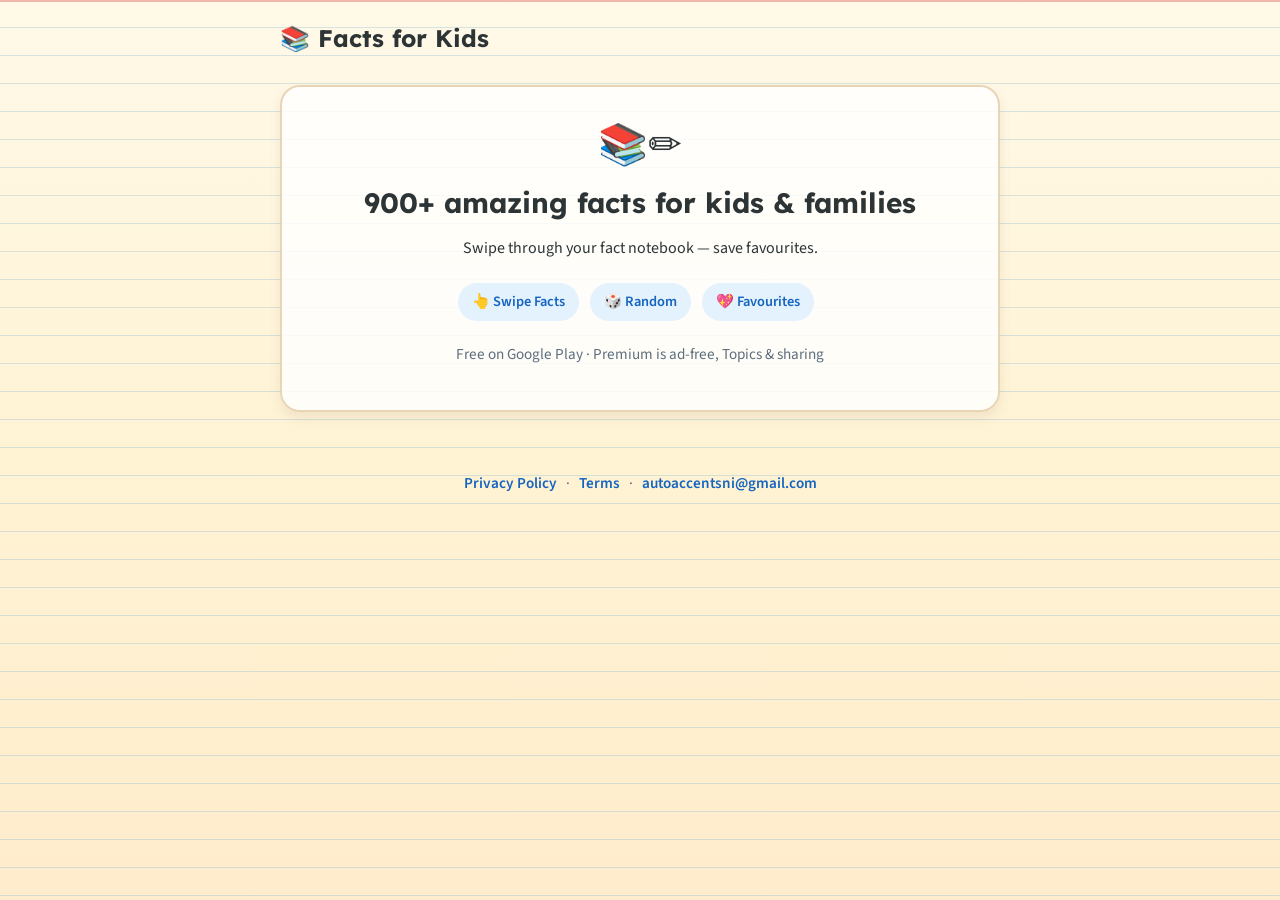
==== index.html @ 698780ee "Facts for Kids website: home, privacy, and terms" ====
<!DOCTYPE html>
<html lang="en-GB">
<head>
  <meta charset="UTF-8">
  <meta name="viewport" content="width=device-width, initial-scale=1.0">
  <title>Facts for Kids — Fun facts on your phone</title>
  <link rel="stylesheet" href="css/style.css">
</head>
<body>
  <header class="site-header">
    <div class="container"><a class="brand" href="index.html">📚 Facts for Kids</a></div>
  </header>
  <main class="container">
    <div class="hero-card">
      <div class="hero-emoji">📚✏️</div>
      <h1>900+ amazing facts for kids &amp; families</h1>
      <p>Swipe through your fact notebook — save favourites.</p>
      <p>
        <span class="menu-pill">👆 Swipe Facts</span>
        <span class="menu-pill">🎲 Random</span>
        <span class="menu-pill">💖 Favourites</span>
      </p>
      <p style="margin-top:16px;color:var(--body);font-size:0.95rem;">
        Free on Google Play · Premium is ad-free, Topics &amp; sharing
      </p>
    </div>
  </main>
  <footer class="site-footer">
    <div class="container">
      <a href="privacy.html">Privacy Policy</a> ·
      <a href="terms.html">Terms</a> ·
      <a href="mailto:autoaccentsni@gmail.com">autoaccentsni@gmail.com</a>
    </div>
  </footer>
</body>
</html>
---- css/style.css ----
@import url('https://fonts.googleapis.com/css2?family=Lexend:wght@600;700&family=Source+Sans+3:wght@400;600&display=swap');

:root {
  --paper-top: #fff9e8;
  --paper-mid: #fff3d4;
  --paper-bottom: #ffeccc;
  --ink: #2d3436;
  --body: #5d6d7e;
  --blue: #1565c0;
  --purple: #5c6bc0;
  --border: #e8d5b5;
  --line: rgba(126, 182, 212, 0.35);
  --margin-red: rgba(229, 115, 115, 0.55);
}

* { box-sizing: border-box; }

body {
  margin: 0;
  font-family: 'Source Sans 3', system-ui, sans-serif;
  color: var(--ink);
  line-height: 1.55;
  background: linear-gradient(180deg, var(--paper-top), var(--paper-mid), var(--paper-bottom));
  min-height: 100vh;
}

body::before {
  content: '';
  position: fixed;
  inset: 0;
  pointer-events: none;
  background-image:
    linear-gradient(var(--margin-red) 2px, transparent 2px),
    repeating-linear-gradient(
      transparent,
      transparent 27px,
      var(--line) 27px,
      var(--line) 28px
    );
  background-size: 100% 100%, 100% 28px;
  background-position: 56px 0, 0 56px;
  opacity: 0.9;
  z-index: 0;
}

a { color: var(--blue); text-decoration: none; font-weight: 600; }
a:hover { text-decoration: underline; }

.container {
  width: min(720px, calc(100% - 32px));
  margin: 0 auto;
  position: relative;
  z-index: 1;
}

.site-header {
  padding: 20px 0 12px;
}

.brand {
  font-family: 'Lexend', sans-serif;
  font-size: 1.5rem;
  font-weight: 700;
  color: var(--ink);
}

.hero-card {
  background: rgba(255, 255, 255, 0.82);
  border: 2px solid var(--border);
  border-radius: 20px;
  padding: 28px 24px;
  box-shadow: 0 6px 12px rgba(141, 110, 99, 0.12);
  margin: 16px 0 32px;
  text-align: center;
}

.hero-emoji { font-size: 2.5rem; margin-bottom: 8px; }

h1, h2 {
  font-family: 'Lexend', sans-serif;
  color: var(--ink);
  line-height: 1.25;
}

h1 { font-size: 1.75rem; margin: 0 0 12px; }
h2 { font-size: 1.2rem; margin: 28px 0 10px; color: var(--purple); }

.menu-pill {
  display: inline-block;
  margin: 6px 8px 6px 0;
  padding: 8px 14px;
  border-radius: 999px;
  font-size: 0.9rem;
  font-weight: 600;
  background: #e3f2fd;
  color: var(--blue);
}

.legal-page { padding: 24px 0 48px; }

.legal-card {
  background: rgba(255, 255, 255, 0.9);
  border: 2px solid var(--border);
  border-radius: 20px;
  padding: 28px 24px;
  margin-top: 12px;
}

.legal-card p, .legal-card li { color: var(--body); font-size: 1rem; }
.legal-card ul { padding-left: 1.25rem; }

.site-footer {
  padding: 28px 0 40px;
  text-align: center;
  color: var(--body);
  font-size: 0.95rem;
}

.site-footer a { margin: 0 6px; }
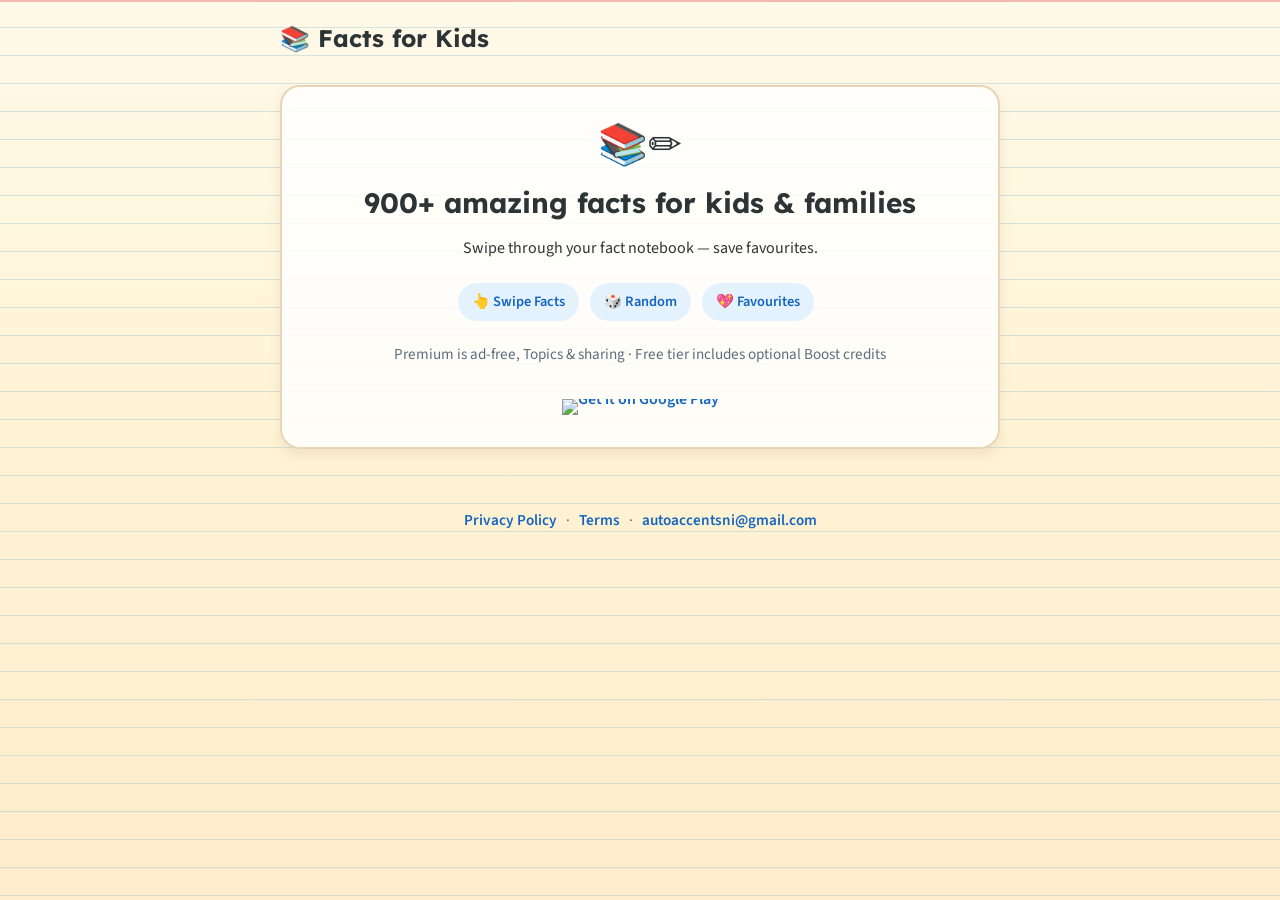
==== commit cb755fd1: "Sync privacy and terms from facts_kids website" ====
--- a/index.html
+++ b/index.html
@@ -20,8 +20,24 @@
         <span class="menu-pill">🎲 Random</span>
         <span class="menu-pill">💖 Favourites</span>
       </p>
-      <p style="margin-top:16px;color:var(--body);font-size:0.95rem;">
-        Free on Google Play · Premium is ad-free, Topics &amp; sharing
+      <p class="hero-sub">Premium is ad-free, Topics &amp; sharing · Free tier includes optional Boost credits</p>
+      <p class="play-store-wrap">
+        <a
+          class="play-store-link"
+          href="https://play.google.com/store/apps/details?id=com.luckytools.facts_kids"
+          rel="noopener noreferrer"
+          target="_blank"
+          aria-label="Get Facts for Kids on Google Play"
+        >
+          <img
+            class="play-store-badge"
+            src="https://play.google.com/intl/en_us/badges/static/images/badges/en_badge_web_generic.png"
+            alt="Get it on Google Play"
+            width="250"
+            height="75"
+            loading="lazy"
+          />
+        </a>
       </p>
     </div>
   </main>
--- a/css/style.css
+++ b/css/style.css
@@ -85,6 +85,35 @@
 h1 { font-size: 1.75rem; margin: 0 0 12px; }
 h2 { font-size: 1.2rem; margin: 28px 0 10px; color: var(--purple); }
 
+.hero-sub {
+  margin-top: 16px;
+  color: var(--body);
+  font-size: 0.95rem;
+}
+
+.play-store-wrap {
+  margin: 20px 0 4px;
+}
+
+.play-store-link {
+  display: inline-block;
+  line-height: 0;
+  border-radius: 8px;
+  transition: transform 0.15s ease, box-shadow 0.15s ease;
+}
+
+.play-store-link:hover {
+  text-decoration: none;
+  transform: translateY(-2px);
+  box-shadow: 0 6px 16px rgba(21, 101, 192, 0.2);
+}
+
+.play-store-badge {
+  height: auto;
+  max-width: min(250px, 85vw);
+  width: 250px;
+}
+
 .menu-pill {
   display: inline-block;
   margin: 6px 8px 6px 0;
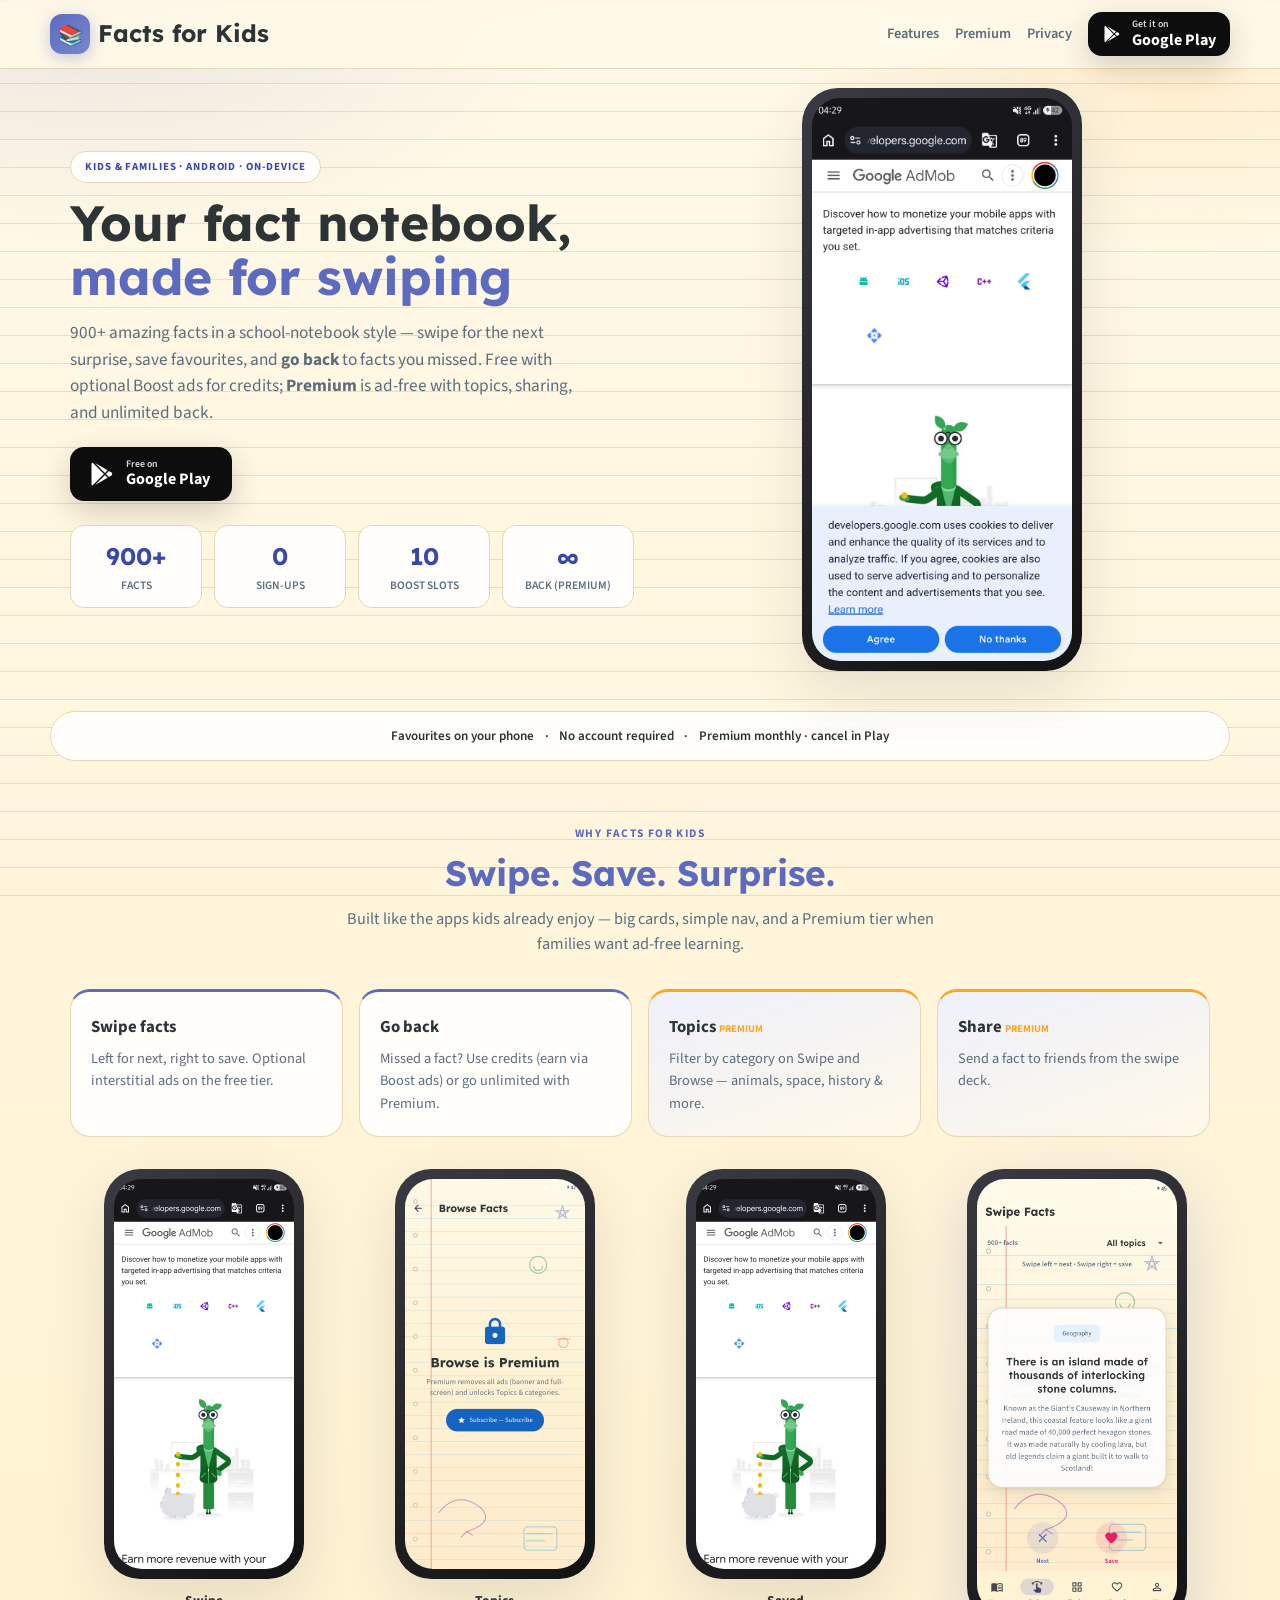
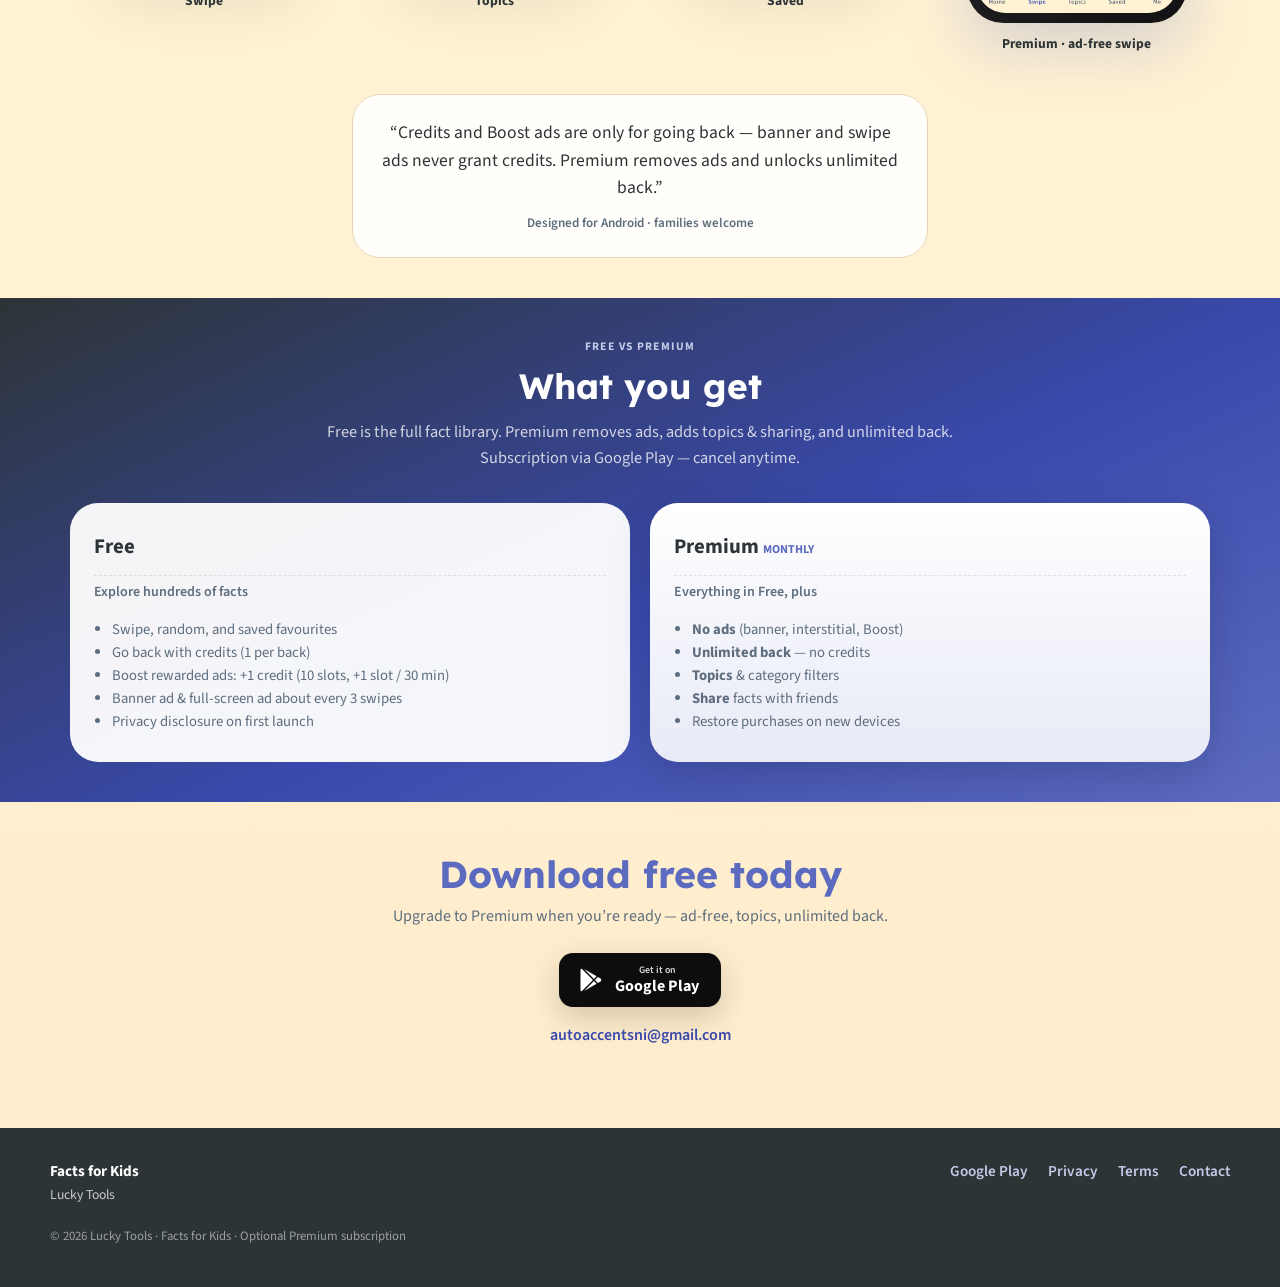
==== commit 8ccd38ab: "Landing page with screenshots (Daily Affirmation style)" ====
--- a/index.html
+++ b/index.html
@@ -1,52 +1,209 @@
 <!DOCTYPE html>
 <html lang="en-GB">
 <head>
-  <meta charset="UTF-8">
-  <meta name="viewport" content="width=device-width, initial-scale=1.0">
-  <title>Facts for Kids — Fun facts on your phone</title>
-  <link rel="stylesheet" href="css/style.css">
+  <meta charset="UTF-8" />
+  <meta name="viewport" content="width=device-width, initial-scale=1.0" />
+  <title>Facts for Kids — Swipe, save &amp; learn</title>
+  <meta name="description" content="900+ kid-friendly facts on your phone. Swipe, favourites, Boost credits to go back, Premium ad-free with topics &amp; sharing. Android on Google Play." />
+  <meta property="og:title" content="Facts for Kids" />
+  <meta property="og:description" content="A school-notebook fact deck for kids and families." />
+  <meta property="og:url" content="https://13ond21.github.io/facts-kids-website/" />
+  <meta name="theme-color" content="#5c6bc0" />
+  <link rel="stylesheet" href="css/style.css" />
 </head>
-<body>
-  <header class="site-header">
-    <div class="container"><a class="brand" href="index.html">📚 Facts for Kids</a></div>
+<body class="landing landing-compact">
+  <div class="page-bg" aria-hidden="true"></div>
+
+  <header class="site-header" id="header">
+    <div class="site-header-inner">
+      <a class="brand" href="index.html">
+        <span class="brand-mark" aria-hidden="true">📚</span>
+        Facts for Kids
+      </a>
+      <nav>
+        <a href="#experience">Features</a>
+        <a href="#premium">Premium</a>
+        <a href="privacy.html">Privacy</a>
+        <a class="play-badge nav-play" href="https://play.google.com/store/apps/details?id=com.luckytools.facts_kids" target="_blank" rel="noopener noreferrer" aria-label="Get Facts for Kids on Google Play">
+          <svg width="20" height="20" viewBox="0 0 24 24" fill="currentColor" aria-hidden="true"><path d="M3 20.5V3.5C3 2.91 3.34 2.39 3.84 2.15L13.69 12L3.84 21.85C3.34 21.6 3 21.09 3 20.5ZM16.81 15.12L6.05 21.34L14.54 12.85L16.81 15.12ZM20.16 10.81C20.5 11.08 20.75 11.5 20.75 12C20.75 12.5 20.53 12.9 20.18 13.18L17.89 14.5L15.39 12L17.89 9.5L20.16 10.81ZM6.05 2.66L16.81 8.88L14.54 11.15L6.05 2.66Z"/></svg>
+          <span class="play-badge-text"><small>Get it on</small><strong>Google Play</strong></span>
+        </a>
+      </nav>
+    </div>
   </header>
-  <main class="container">
-    <div class="hero-card">
-      <div class="hero-emoji">📚✏️</div>
-      <h1>900+ amazing facts for kids &amp; families</h1>
-      <p>Swipe through your fact notebook — save favourites.</p>
-      <p>
-        <span class="menu-pill">👆 Swipe Facts</span>
-        <span class="menu-pill">🎲 Random</span>
-        <span class="menu-pill">💖 Favourites</span>
-      </p>
-      <p class="hero-sub">Premium is ad-free, Topics &amp; sharing · Free tier includes optional Boost credits</p>
-      <p class="play-store-wrap">
-        <a
-          class="play-store-link"
-          href="https://play.google.com/store/apps/details?id=com.luckytools.facts_kids"
-          rel="noopener noreferrer"
-          target="_blank"
-          aria-label="Get Facts for Kids on Google Play"
-        >
-          <img
-            class="play-store-badge"
-            src="https://play.google.com/intl/en_us/badges/static/images/badges/en_badge_web_generic.png"
-            alt="Get it on Google Play"
-            width="250"
-            height="75"
-            loading="lazy"
-          />
+
+  <main>
+    <section class="lc-hero" id="top">
+      <div class="lc-wrap lc-hero-grid">
+        <div class="lc-hero-copy">
+          <p class="lc-badge">Kids &amp; families · Android · On-device</p>
+          <h1>Your fact notebook, <em>made for swiping</em></h1>
+          <p class="lc-lead">900+ amazing facts in a school-notebook style — swipe for the next surprise, save favourites, and <strong>go back</strong> to facts you missed. Free with optional Boost ads for credits; <strong>Premium</strong> is ad-free with topics, sharing, and unlimited back.</p>
+          <div class="lc-hero-cta">
+            <a class="play-badge play-badge-lg" href="https://play.google.com/store/apps/details?id=com.luckytools.facts_kids" target="_blank" rel="noopener noreferrer">
+              <svg width="28" height="28" viewBox="0 0 24 24" fill="currentColor" aria-hidden="true"><path d="M3 20.5V3.5C3 2.91 3.34 2.39 3.84 2.15L13.69 12L3.84 21.85C3.34 21.6 3 21.09 3 20.5ZM16.81 15.12L6.05 21.34L14.54 12.85L16.81 15.12ZM20.16 10.81C20.5 11.08 20.75 11.5 20.75 12C20.75 12.5 20.53 12.9 20.18 13.18L17.89 14.5L15.39 12L17.89 9.5L20.16 10.81ZM6.05 2.66L16.81 8.88L14.54 11.15L6.05 2.66Z"/></svg>
+              <span class="play-badge-text"><small>Free on</small><strong>Google Play</strong></span>
+            </a>
+          </div>
+          <dl class="lc-stats">
+            <div><dt>900+</dt><dd>facts</dd></div>
+            <div><dt>0</dt><dd>sign-ups</dd></div>
+            <div><dt>10</dt><dd>boost slots</dd></div>
+            <div><dt>∞</dt><dd>back (Premium)</dd></div>
+          </dl>
+        </div>
+        <div class="lc-hero-phone">
+          <div class="shot-device shot-device-hero">
+            <div class="shot-viewport shot-viewport-hero">
+              <img src="screenshots/01-home.png" alt="Facts for Kids home screen with notebook menu" width="1080" height="2400" loading="eager" />
+            </div>
+          </div>
+        </div>
+      </div>
+    </section>
+
+    <section class="lc-proof">
+      <div class="lc-wrap lc-proof-inner">
+        <span>Favourites on your phone</span>
+        <span>·</span>
+        <span>No account required</span>
+        <span>·</span>
+        <span>Premium monthly · cancel in Play</span>
+      </div>
+    </section>
+
+    <section class="lc-section" id="experience">
+      <div class="lc-wrap">
+        <header class="lc-section-head">
+          <p class="lc-kicker">Why Facts for Kids</p>
+          <h2 class="lc-h2">Swipe. Save. Surprise.</h2>
+          <p class="lc-sub">Built like the apps kids already enjoy — big cards, simple nav, and a Premium tier when families want ad-free learning.</p>
+        </header>
+
+        <div class="lc-cards">
+          <article class="lc-card">
+            <h3>Swipe facts</h3>
+            <p>Left for next, right to save. Optional interstitial ads on the free tier.</p>
+          </article>
+          <article class="lc-card">
+            <h3>Go back</h3>
+            <p>Missed a fact? Use credits (earn via Boost ads) or go unlimited with Premium.</p>
+          </article>
+          <article class="lc-card lc-card-accent">
+            <h3>Topics <span class="lc-tag">Premium</span></h3>
+            <p>Filter by category on Swipe and Browse — animals, space, history &amp; more.</p>
+          </article>
+          <article class="lc-card lc-card-accent">
+            <h3>Share <span class="lc-tag">Premium</span></h3>
+            <p>Send a fact to friends from the swipe deck.</p>
+          </article>
+        </div>
+
+        <div class="lc-shots">
+          <figure class="lc-shot">
+            <div class="shot-device shot-device-sm">
+              <div class="shot-viewport shot-viewport-sm">
+                <img src="screenshots/02-swipe.png" alt="Swipe fact cards" width="1080" height="2400" loading="lazy" />
+              </div>
+            </div>
+            <figcaption>Swipe</figcaption>
+          </figure>
+          <figure class="lc-shot">
+            <div class="shot-device shot-device-sm">
+              <div class="shot-viewport shot-viewport-sm">
+                <img src="screenshots/03-topics.png" alt="Topics and categories" width="1080" height="2400" loading="lazy" />
+              </div>
+            </div>
+            <figcaption>Topics</figcaption>
+          </figure>
+          <figure class="lc-shot">
+            <div class="shot-device shot-device-sm">
+              <div class="shot-viewport shot-viewport-sm">
+                <img src="screenshots/04-saved.png" alt="Saved favourites library" width="1080" height="2400" loading="lazy" />
+              </div>
+            </div>
+            <figcaption>Saved</figcaption>
+          </figure>
+          <figure class="lc-shot lc-shot-featured">
+            <div class="shot-device shot-device-sm">
+              <div class="shot-viewport shot-viewport-sm">
+                <img src="screenshots/premium/05-premium-swipe.png" alt="Premium swipe without ads" width="1080" height="2400" loading="lazy" />
+              </div>
+            </div>
+            <figcaption>Premium · ad-free swipe</figcaption>
+          </figure>
+        </div>
+
+        <blockquote class="lc-quote">
+          <p>&ldquo;Credits and Boost ads are only for going back — banner and swipe ads never grant credits. Premium removes ads and unlocks unlimited back.&rdquo;</p>
+          <footer>Designed for Android · families welcome</footer>
+        </blockquote>
+      </div>
+    </section>
+
+    <section class="lc-section lc-premium" id="premium">
+      <div class="lc-wrap">
+        <header class="lc-section-head">
+          <p class="lc-kicker lc-kicker-light">Free vs Premium</p>
+          <h2 class="lc-h2 lc-h2-light">What you get</h2>
+          <p class="lc-sub lc-sub-light">Free is the full fact library. Premium removes ads, adds topics &amp; sharing, and unlimited back. Subscription via Google Play — cancel anytime.</p>
+        </header>
+        <div class="compare-grid lc-plans">
+          <div class="compare-col compare-free">
+            <h3>Free</h3>
+            <p class="lc-plan-tagline">Explore hundreds of facts</p>
+            <ul>
+              <li>Swipe, random, and saved favourites</li>
+              <li>Go back with credits (1 per back)</li>
+              <li>Boost rewarded ads: +1 credit (10 slots, +1 slot / 30 min)</li>
+              <li>Banner ad &amp; full-screen ad about every 3 swipes</li>
+              <li>Privacy disclosure on first launch</li>
+            </ul>
+          </div>
+          <div class="compare-col compare-premium">
+            <h3>Premium <span class="lc-plan-period">monthly</span></h3>
+            <p class="lc-plan-tagline">Everything in Free, plus</p>
+            <ul>
+              <li><strong>No ads</strong> (banner, interstitial, Boost)</li>
+              <li><strong>Unlimited back</strong> — no credits</li>
+              <li><strong>Topics</strong> &amp; category filters</li>
+              <li><strong>Share</strong> facts with friends</li>
+              <li>Restore purchases on new devices</li>
+            </ul>
+          </div>
+        </div>
+      </div>
+    </section>
+
+    <section class="lc-cta">
+      <div class="lc-wrap lc-cta-inner">
+        <h2 class="lc-cta-title">Download free today</h2>
+        <p class="lc-cta-sub">Upgrade to Premium when you&rsquo;re ready — ad-free, topics, unlimited back.</p>
+        <a class="play-badge play-badge-lg" href="https://play.google.com/store/apps/details?id=com.luckytools.facts_kids" target="_blank" rel="noopener noreferrer">
+          <svg width="28" height="28" viewBox="0 0 24 24" fill="currentColor"><path d="M3 20.5V3.5C3 2.91 3.34 2.39 3.84 2.15L13.69 12L3.84 21.85C3.34 21.6 3 21.09 3 20.5ZM16.81 15.12L6.05 21.34L14.54 12.85L16.81 15.12ZM20.16 10.81C20.5 11.08 20.75 11.5 20.75 12C20.75 12.5 20.53 12.9 20.18 13.18L17.89 14.5L15.39 12L17.89 9.5L20.16 10.81ZM6.05 2.66L16.81 8.88L14.54 11.15L6.05 2.66Z"/></svg>
+          <span class="play-badge-text"><small>Get it on</small><strong>Google Play</strong></span>
         </a>
-      </p>
-    </div>
+        <p class="lc-contact"><a href="mailto:autoaccentsni@gmail.com">autoaccentsni@gmail.com</a></p>
+      </div>
+    </section>
   </main>
+
   <footer class="site-footer">
-    <div class="container">
-      <a href="privacy.html">Privacy Policy</a> ·
-      <a href="terms.html">Terms</a> ·
-      <a href="mailto:autoaccentsni@gmail.com">autoaccentsni@gmail.com</a>
+    <div class="footer-inner">
+      <div>
+        <strong style="color:#fff">Facts for Kids</strong><br />
+        <span style="font-size:0.85rem">Lucky Tools</span>
+      </div>
+      <div class="footer-links">
+        <a href="https://play.google.com/store/apps/details?id=com.luckytools.facts_kids" target="_blank" rel="noopener noreferrer">Google Play</a>
+        <a href="privacy.html">Privacy</a>
+        <a href="terms.html">Terms</a>
+        <a href="mailto:autoaccentsni@gmail.com">Contact</a>
+      </div>
+      <p class="footer-copy">&copy; 2026 Lucky Tools · Facts for Kids · Optional Premium subscription</p>
     </div>
   </footer>
+
+  <script src="js/site.js"></script>
 </body>
 </html>
--- a/css/style.css
+++ b/css/style.css
@@ -145,4 +145,122 @@
   font-size: 0.95rem;
 }
 
-.site-footer a { margin: 0 6px; }+.site-footer a { margin: 0 6px; }
+
+/* —— Landing page (Daily Affirmation–style) —— */
+body.landing { overflow-x: hidden; }
+body.landing::before { z-index: -2; }
+.landing .page-bg {
+  position: fixed; inset: 0; z-index: -3; pointer-events: none;
+  background: radial-gradient(ellipse 70% 50% at 8% 0%, rgba(92,107,192,.12), transparent 55%),
+    radial-gradient(ellipse 60% 40% at 92% 8%, rgba(249,168,37,.12), transparent 50%);
+}
+.landing .site-header {
+  position: fixed; top: 0; left: 0; right: 0; z-index: 200;
+  padding: .75rem 1.25rem;
+  background: rgba(255,249,232,.92); backdrop-filter: blur(12px);
+  border-bottom: 1px solid var(--border);
+}
+.landing .site-header.is-scrolled { box-shadow: 0 4px 24px rgba(45,52,54,.08); }
+.landing .site-header-inner {
+  max-width: 1180px; margin: 0 auto;
+  display: flex; align-items: center; justify-content: space-between; gap: 1rem;
+}
+.landing .brand { display: flex; align-items: center; gap: .5rem; text-decoration: none; }
+.landing .brand-mark {
+  width: 40px; height: 40px; border-radius: 12px;
+  background: linear-gradient(135deg, var(--purple), #7986cb);
+  display: grid; place-items: center; font-size: 1.25rem;
+  box-shadow: 0 4px 16px rgba(92,107,192,.35);
+}
+.landing nav { display: flex; align-items: center; gap: .2rem 1rem; flex-wrap: wrap; }
+.landing nav a { color: var(--body); font-size: .9rem; }
+.landing nav a:hover { color: var(--purple); text-decoration: none; }
+.landing .play-badge {
+  display: inline-flex; align-items: center; gap: .65rem;
+  padding: .6rem 1.1rem .6rem .9rem; background: #0d0d0d; color: #fff;
+  text-decoration: none; border-radius: 14px;
+  box-shadow: 0 10px 32px rgba(0,0,0,.18);
+  transition: transform .2s, box-shadow .2s;
+}
+.landing .play-badge:hover { transform: translateY(-2px); color: #fff; text-decoration: none; }
+.landing .play-badge-lg { padding: .75rem 1.35rem .75rem 1.1rem; }
+.landing .play-badge-text { display: flex; flex-direction: column; line-height: 1.15; }
+.landing .play-badge-text small { font-size: .62rem; opacity: .85; }
+.landing .play-badge-text strong { font-size: 1rem; }
+.landing .nav-play { padding: .45rem .85rem !important; }
+@media (max-width:720px) { .landing nav a:not(.nav-play) { display: none; } }
+.lc-wrap { max-width: 1180px; margin: 0 auto; padding: 0 1.25rem; }
+.lc-hero { padding: 5.5rem 0 2rem; }
+.lc-hero-grid { display: grid; gap: 2rem; align-items: center; }
+@media (min-width:960px) { .lc-hero-grid { grid-template-columns: 1fr .95fr; gap: 2.5rem; } }
+.lc-badge {
+  display: inline-block; margin: 0 0 .75rem; padding: .4rem .9rem;
+  border-radius: 999px; background: rgba(255,255,255,.88); border: 1px solid var(--border);
+  font-size: .68rem; font-weight: 700; letter-spacing: .08em; text-transform: uppercase; color: #3949ab;
+}
+.lc-hero h1 { font-size: clamp(2rem, 5vw, 3.1rem); line-height: 1.1; margin: 0 0 1rem; }
+.lc-hero h1 em { font-style: normal; color: var(--purple); }
+.lc-lead { font-size: 1.08rem; color: var(--body); max-width: 32rem; margin: 0 0 1.25rem; }
+.lc-stats { display: grid; grid-template-columns: repeat(2,1fr); gap: .75rem; margin: 1.5rem 0 0; }
+@media (min-width:520px) { .lc-stats { grid-template-columns: repeat(4,1fr); } }
+.lc-stats div { text-align: center; padding: .75rem .5rem; background: rgba(255,255,255,.88); border: 1px solid var(--border); border-radius: 14px; }
+.lc-stats dt { font-family: Lexend, sans-serif; font-size: 1.5rem; font-weight: 700; color: #3949ab; margin: 0; }
+.lc-stats dd { margin: .15rem 0 0; font-size: .72rem; font-weight: 600; text-transform: uppercase; color: var(--body); }
+.shot-device { border-radius: 36px; padding: 10px; background: linear-gradient(145deg,#3a3a42,#121214); box-shadow: 0 20px 60px rgba(45,52,54,.12); margin: 0 auto; max-width: 280px; }
+.shot-viewport { border-radius: 28px; overflow: hidden; background: #fff; }
+.shot-viewport img { display: block; width: 100%; height: auto; }
+.shot-device-sm { max-width: 200px; }
+.lc-proof { padding: .5rem 0 1.5rem; }
+.lc-proof-inner {
+  display: flex; flex-wrap: wrap; justify-content: center; gap: .5rem .65rem;
+  padding: .85rem 1.25rem; border-radius: 28px; background: rgba(255,255,255,.88); border: 1px solid var(--border);
+  font-size: .82rem; font-weight: 600; color: var(--ink);
+}
+.lc-section { padding: 2.5rem 0; }
+.lc-section-head { text-align: center; max-width: 40rem; margin: 0 auto 2rem; }
+.lc-kicker { margin: 0 0 .5rem; font-size: .72rem; font-weight: 700; letter-spacing: .12em; text-transform: uppercase; color: var(--purple); }
+.lc-h2 { font-size: clamp(1.65rem, 3.5vw, 2.2rem); margin: 0 0 .75rem; }
+.lc-sub { margin: 0; color: var(--body); font-size: 1.02rem; }
+.lc-cards { display: grid; gap: 1rem; margin-bottom: 2rem; }
+@media (min-width:640px) { .lc-cards { grid-template-columns: repeat(2,1fr); } }
+@media (min-width:960px) { .lc-cards { grid-template-columns: repeat(4,1fr); } }
+.lc-card { background: rgba(255,255,255,.88); border: 1px solid var(--border); border-radius: 20px; padding: 1.35rem 1.25rem; border-top: 3px solid var(--purple); }
+.lc-card h3 { font-size: 1.05rem; margin: 0 0 .5rem; }
+.lc-card p { margin: 0; font-size: .9rem; color: var(--body); }
+.lc-card-accent { background: linear-gradient(160deg,#eef0fc,#fff9e8); border-top-color: #f9a825; }
+.lc-tag { font-size: .65rem; font-weight: 700; text-transform: uppercase; color: #f9a825; }
+.lc-shots { display: grid; gap: 1.5rem; justify-items: center; }
+@media (min-width:700px) { .lc-shots { grid-template-columns: repeat(2,1fr); } }
+@media (min-width:1000px) { .lc-shots { grid-template-columns: repeat(4,1fr); } }
+.lc-shot { margin: 0; text-align: center; }
+.lc-shot figcaption { margin-top: .65rem; font-size: .85rem; font-weight: 700; color: var(--ink); }
+.lc-shot-featured .shot-device-sm { max-width: 220px; box-shadow: 0 24px 64px rgba(92,107,192,.25); }
+.lc-quote { margin: 2.5rem auto 0; max-width: 36rem; padding: 1.5rem 1.75rem; border-radius: 28px; background: rgba(255,255,255,.88); border: 1px solid var(--border); text-align: center; }
+.lc-quote p { margin: 0; font-size: 1.1rem; color: var(--ink); }
+.lc-quote footer { margin-top: .75rem; font-size: .82rem; color: var(--body); font-weight: 600; }
+.lc-premium { background: linear-gradient(155deg,#2d3436 0%,#3949ab 55%,#5c6bc0 100%); color: #fff; }
+.lc-kicker-light { color: #c5cae9; }
+.lc-h2-light { color: #fff; }
+.lc-sub-light { color: rgba(255,255,255,.78); }
+.landing .compare-grid { display: grid; gap: 1.25rem; text-align: left; }
+@media (min-width:640px) { .landing .compare-grid { grid-template-columns: 1fr 1fr; } }
+.landing .compare-col { background: rgba(255,255,255,.95); border-radius: 28px; padding: 1.75rem 1.5rem; color: var(--ink); }
+.landing .compare-col h3 { font-size: 1.3rem; margin: 0 0 .35rem; padding-bottom: .75rem; border-bottom: 1px dashed rgba(45,52,54,.12); }
+.lc-plan-tagline { margin: 0 0 1rem; font-size: .88rem; color: var(--body); font-weight: 600; }
+.landing .compare-premium { background: linear-gradient(180deg,#fff,#e8eaf6); box-shadow: 0 12px 40px rgba(0,0,0,.15); }
+.landing .compare-col ul { margin: 0; padding-left: 1.15rem; font-size: .92rem; color: var(--body); line-height: 1.55; }
+.lc-plan-period { font-size: .75rem; font-weight: 700; text-transform: uppercase; color: var(--purple); }
+.lc-cta { padding: 3rem 0 4rem; text-align: center; }
+.lc-cta-title { font-size: clamp(1.75rem, 4vw, 2.35rem); margin: 0 0 .5rem; }
+.lc-cta-sub { color: var(--body); margin: 0 0 1.5rem; }
+.lc-contact a { color: #3949ab; font-weight: 600; }
+.landing .site-footer {
+  padding: 2rem 1.25rem 2.5rem; background: #2d3436; color: rgba(255,255,255,.75); text-align: left;
+}
+.landing .footer-inner { max-width: 1180px; margin: 0 auto; display: grid; gap: 1.25rem; }
+@media (min-width:640px) { .landing .footer-inner { grid-template-columns: 1fr auto; } }
+.landing .footer-links { display: flex; flex-wrap: wrap; gap: .75rem 1.25rem; }
+.landing .footer-links a { color: #c5cae9; margin: 0; }
+.landing .footer-links a:hover { color: #fff; }
+.landing .footer-copy { grid-column: 1 / -1; margin: 0; font-size: .8rem; opacity: .7; }
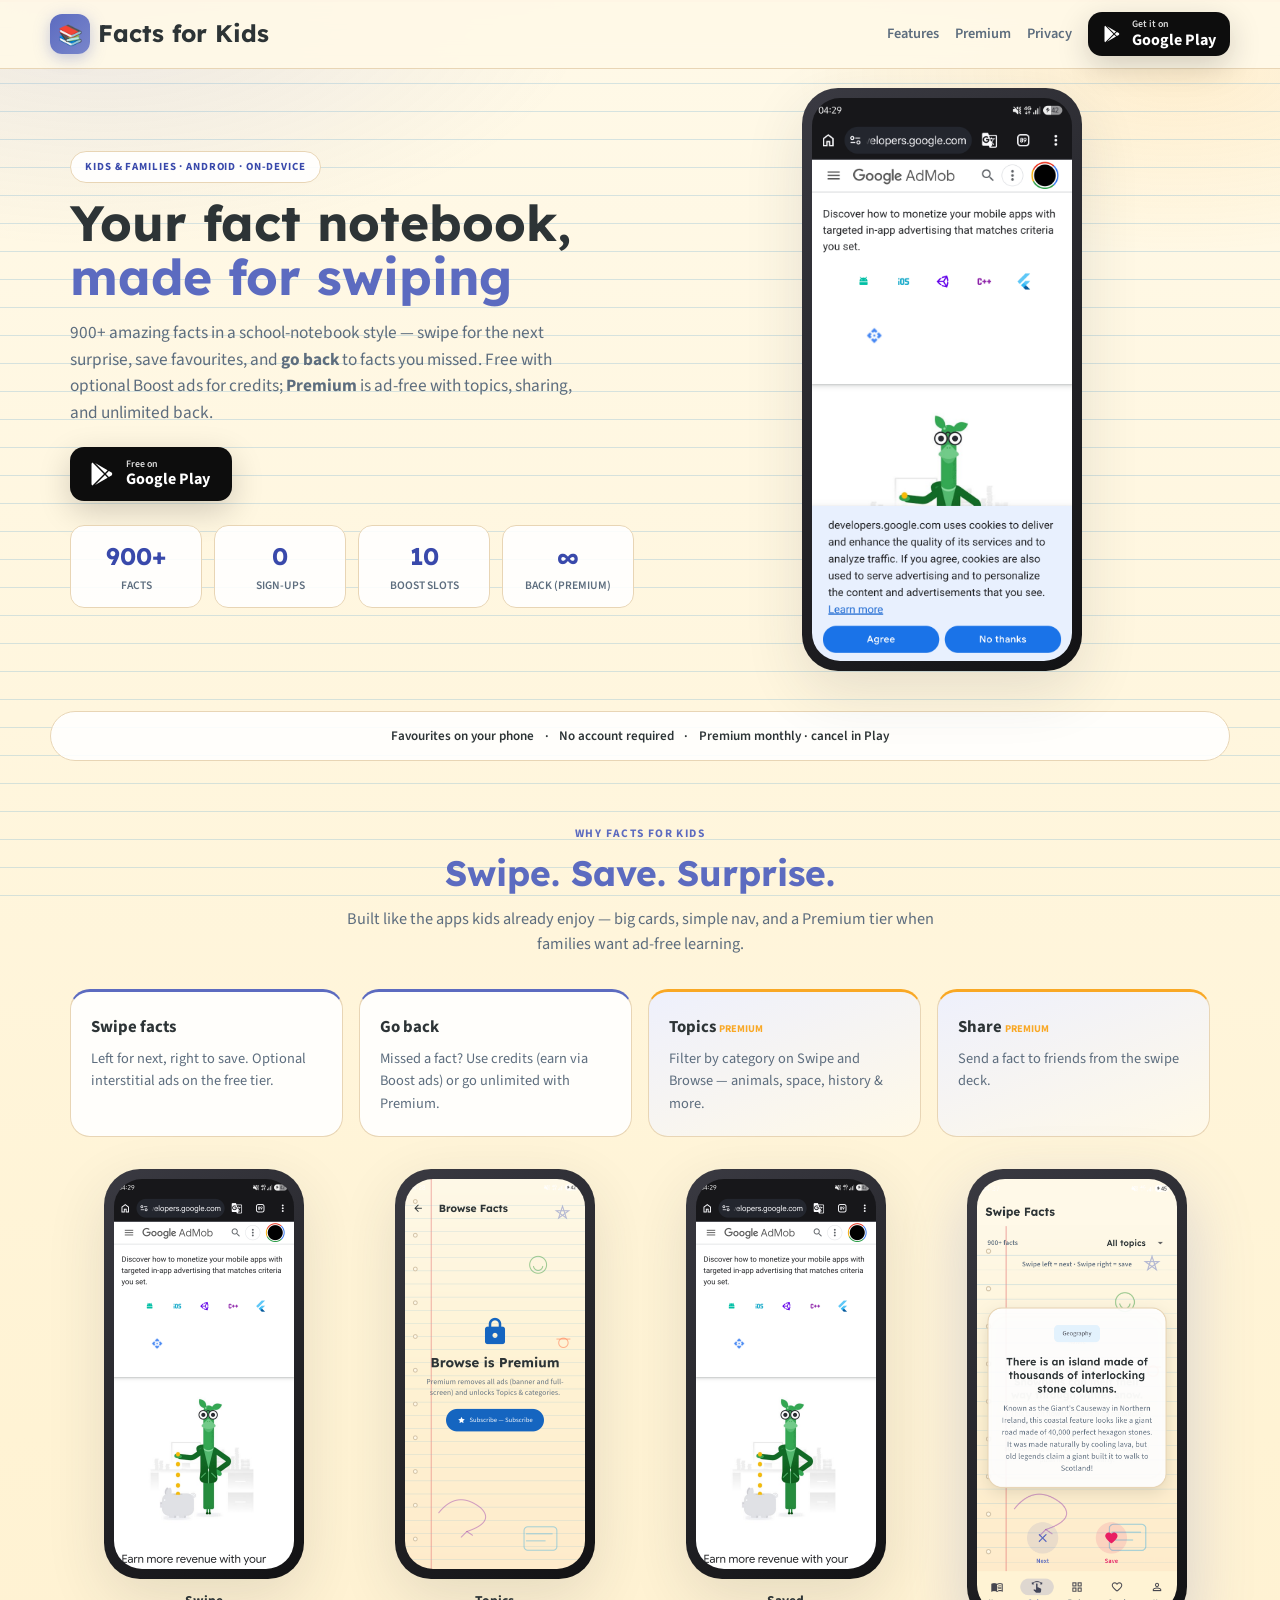
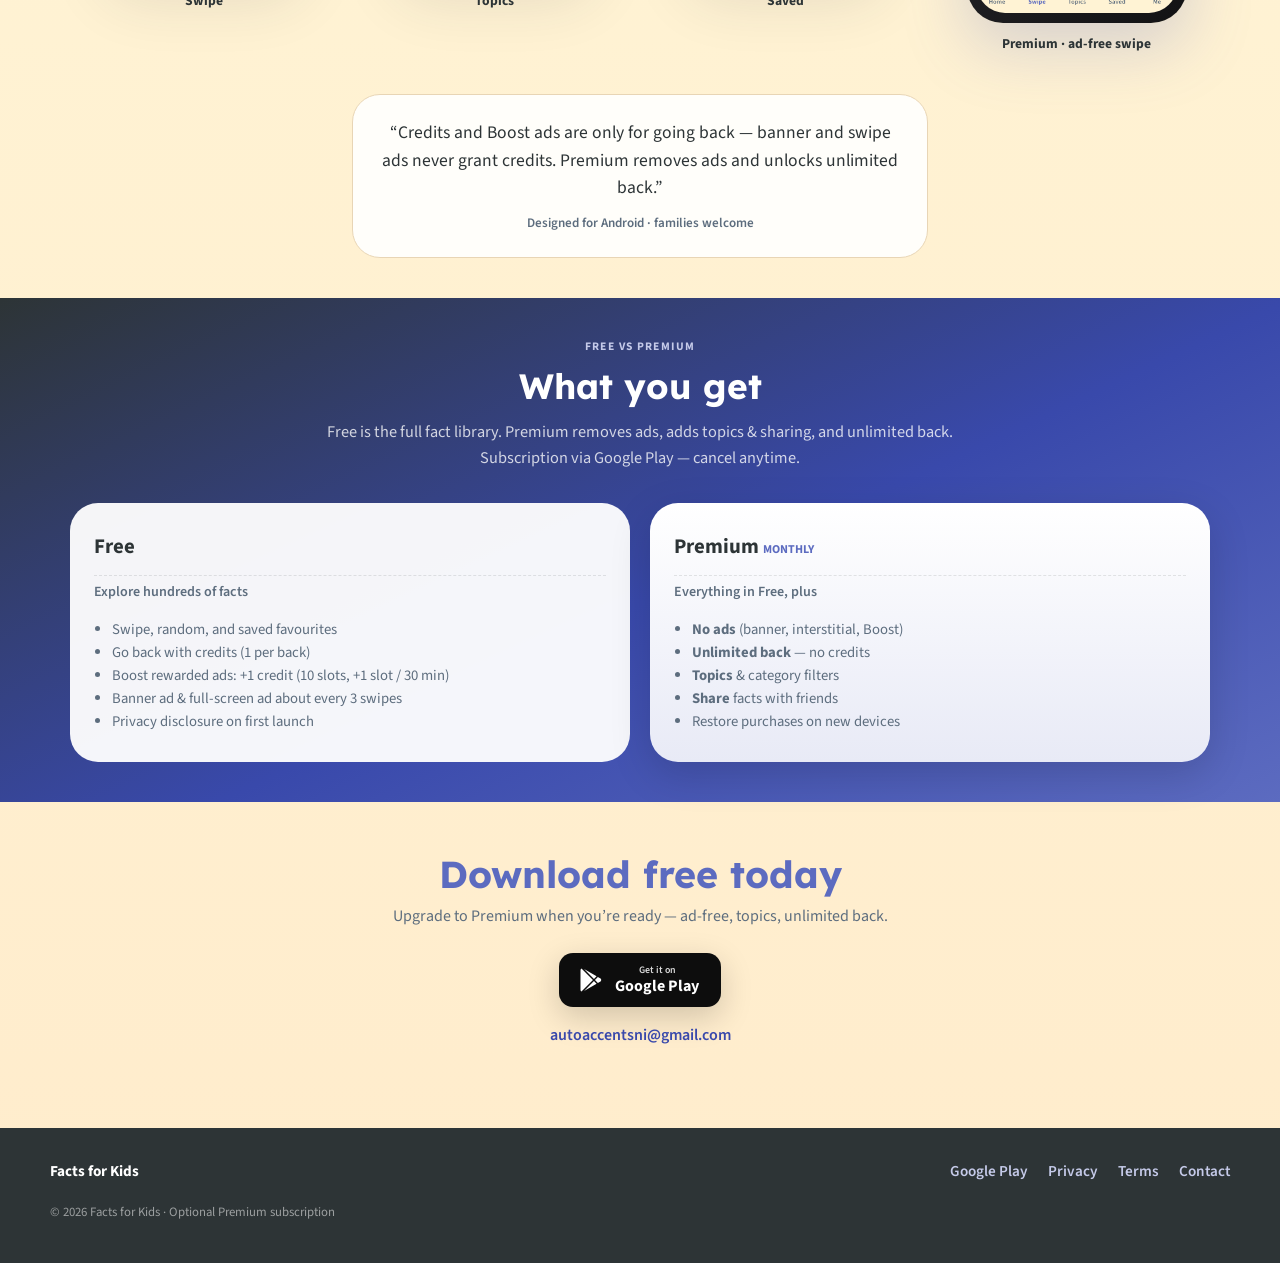
==== commit 11406a44: "Remove Lucky Tools branding from site and privacy" ====
--- a/index.html
+++ b/index.html
@@ -191,8 +191,7 @@
   <footer class="site-footer">
     <div class="footer-inner">
       <div>
-        <strong style="color:#fff">Facts for Kids</strong><br />
-        <span style="font-size:0.85rem">Lucky Tools</span>
+        <strong style="color:#fff">Facts for Kids</strong>
       </div>
       <div class="footer-links">
         <a href="https://play.google.com/store/apps/details?id=com.luckytools.facts_kids" target="_blank" rel="noopener noreferrer">Google Play</a>
@@ -200,7 +199,7 @@
         <a href="terms.html">Terms</a>
         <a href="mailto:autoaccentsni@gmail.com">Contact</a>
       </div>
-      <p class="footer-copy">&copy; 2026 Lucky Tools · Facts for Kids · Optional Premium subscription</p>
+      <p class="footer-copy">&copy; 2026 Facts for Kids · Optional Premium subscription</p>
     </div>
   </footer>
 
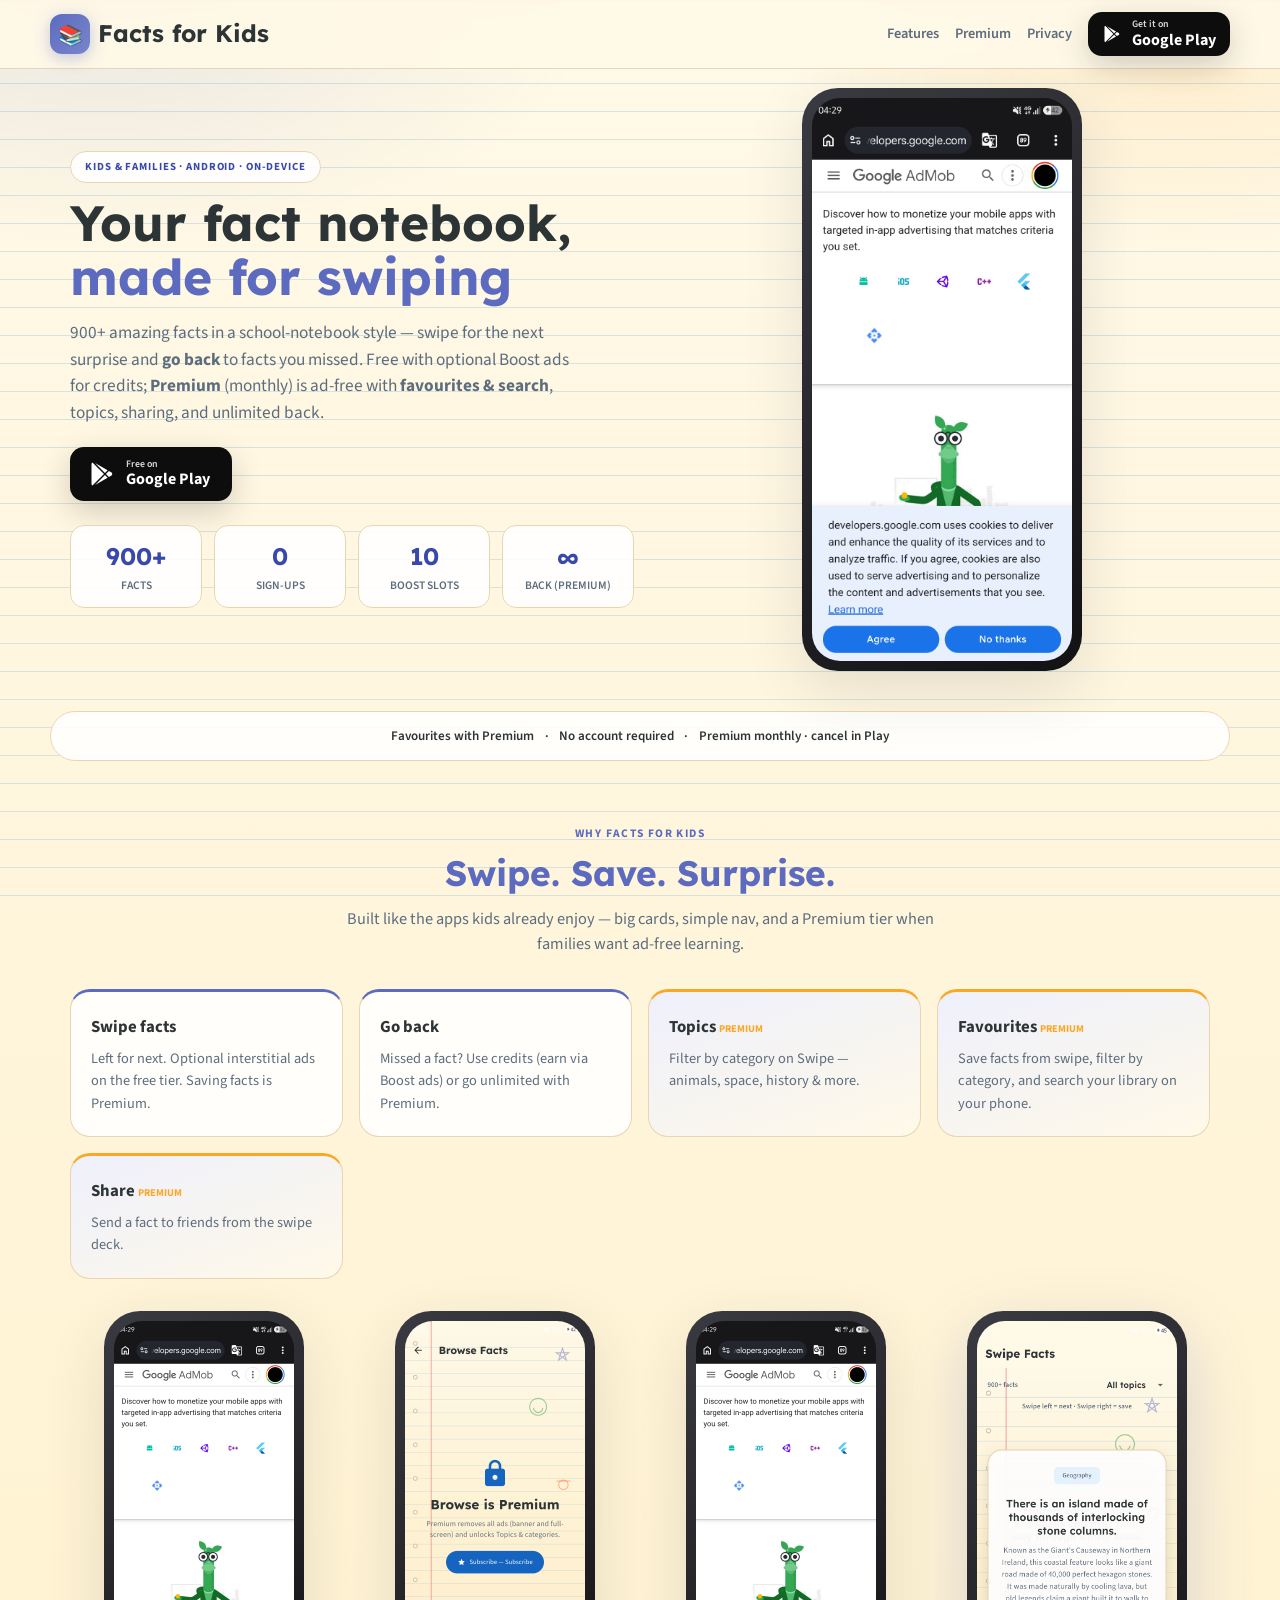
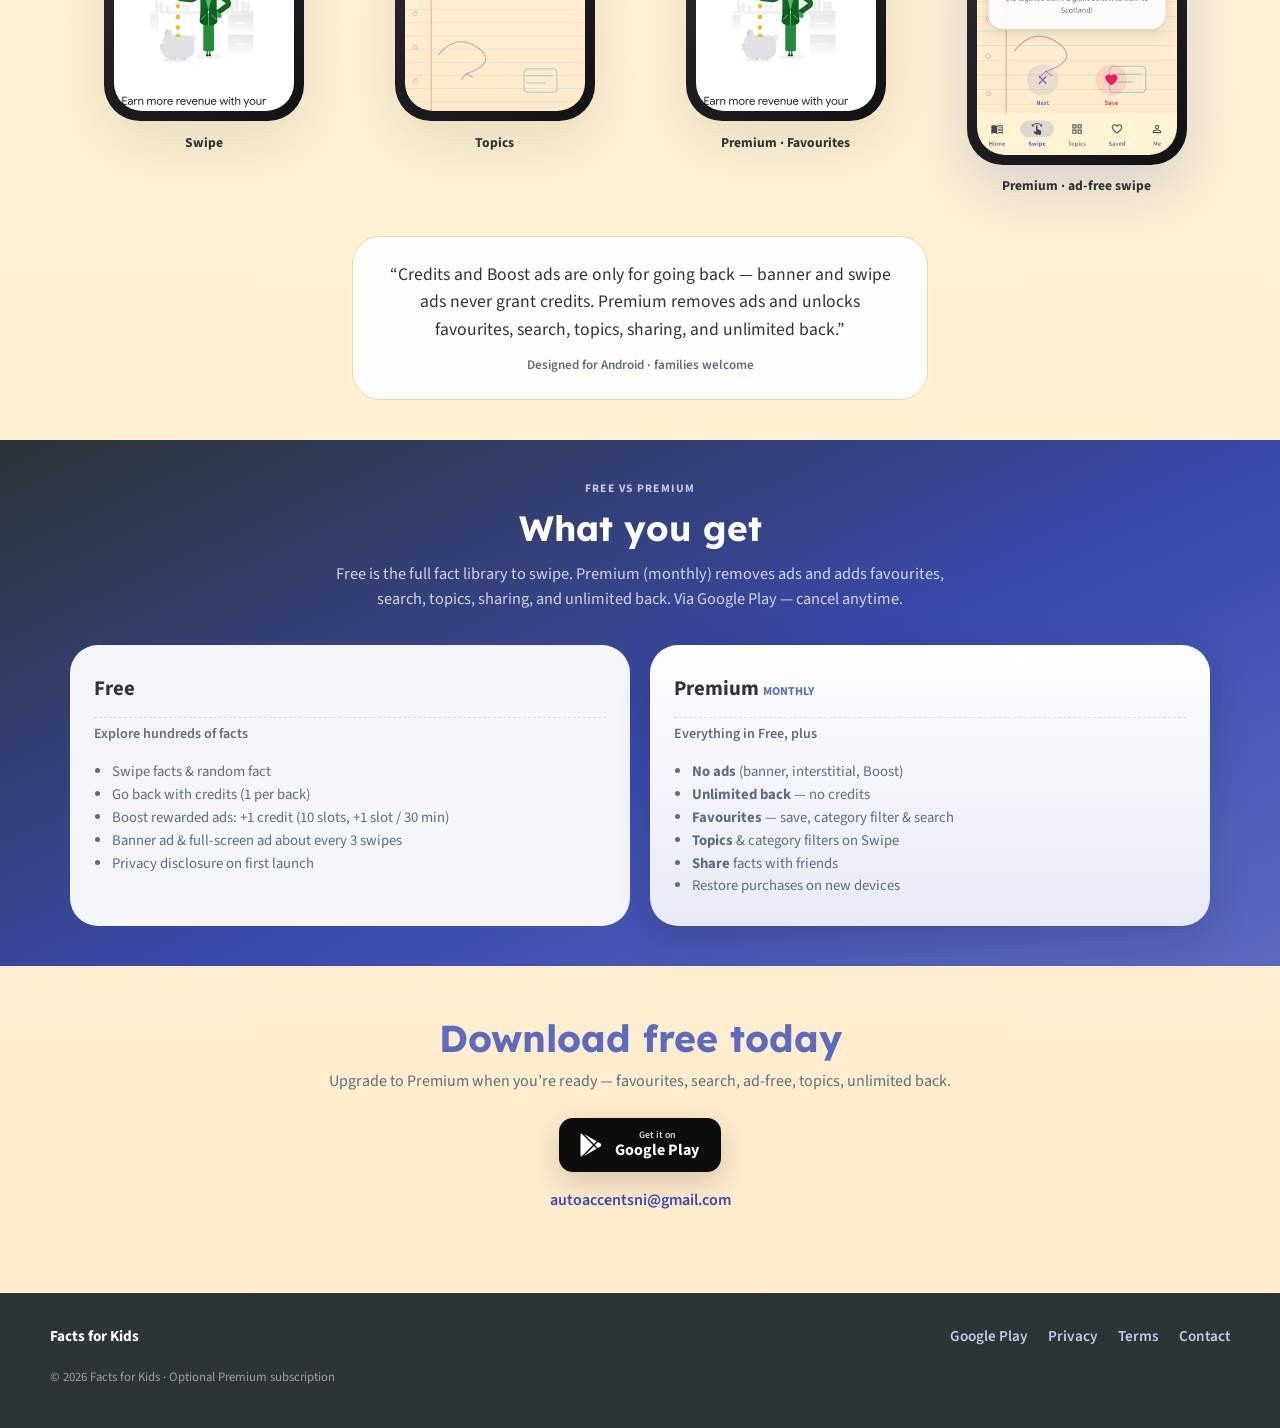
==== commit d8a4e19a: "Sync privacy and terms from facts_kids website" ====
--- a/index.html
+++ b/index.html
@@ -4,7 +4,7 @@
   <meta charset="UTF-8" />
   <meta name="viewport" content="width=device-width, initial-scale=1.0" />
   <title>Facts for Kids — Swipe, save &amp; learn</title>
-  <meta name="description" content="900+ kid-friendly facts on your phone. Swipe, favourites, Boost credits to go back, Premium ad-free with topics &amp; sharing. Android on Google Play." />
+  <meta name="description" content="900+ kid-friendly facts on your phone. Swipe free with Boost credits to go back. Premium monthly: ad-free, favourites &amp; search, topics &amp; sharing. Android on Google Play." />
   <meta property="og:title" content="Facts for Kids" />
   <meta property="og:description" content="A school-notebook fact deck for kids and families." />
   <meta property="og:url" content="https://13ond21.github.io/facts-kids-website/" />
@@ -38,7 +38,7 @@
         <div class="lc-hero-copy">
           <p class="lc-badge">Kids &amp; families · Android · On-device</p>
           <h1>Your fact notebook, <em>made for swiping</em></h1>
-          <p class="lc-lead">900+ amazing facts in a school-notebook style — swipe for the next surprise, save favourites, and <strong>go back</strong> to facts you missed. Free with optional Boost ads for credits; <strong>Premium</strong> is ad-free with topics, sharing, and unlimited back.</p>
+          <p class="lc-lead">900+ amazing facts in a school-notebook style — swipe for the next surprise and <strong>go back</strong> to facts you missed. Free with optional Boost ads for credits; <strong>Premium</strong> (monthly) is ad-free with <strong>favourites &amp; search</strong>, topics, sharing, and unlimited back.</p>
           <div class="lc-hero-cta">
             <a class="play-badge play-badge-lg" href="https://play.google.com/store/apps/details?id=com.luckytools.facts_kids" target="_blank" rel="noopener noreferrer">
               <svg width="28" height="28" viewBox="0 0 24 24" fill="currentColor" aria-hidden="true"><path d="M3 20.5V3.5C3 2.91 3.34 2.39 3.84 2.15L13.69 12L3.84 21.85C3.34 21.6 3 21.09 3 20.5ZM16.81 15.12L6.05 21.34L14.54 12.85L16.81 15.12ZM20.16 10.81C20.5 11.08 20.75 11.5 20.75 12C20.75 12.5 20.53 12.9 20.18 13.18L17.89 14.5L15.39 12L17.89 9.5L20.16 10.81ZM6.05 2.66L16.81 8.88L14.54 11.15L6.05 2.66Z"/></svg>
@@ -64,7 +64,7 @@
 
     <section class="lc-proof">
       <div class="lc-wrap lc-proof-inner">
-        <span>Favourites on your phone</span>
+        <span>Favourites with Premium</span>
         <span>·</span>
         <span>No account required</span>
         <span>·</span>
@@ -83,7 +83,7 @@
         <div class="lc-cards">
           <article class="lc-card">
             <h3>Swipe facts</h3>
-            <p>Left for next, right to save. Optional interstitial ads on the free tier.</p>
+            <p>Left for next. Optional interstitial ads on the free tier. Saving facts is Premium.</p>
           </article>
           <article class="lc-card">
             <h3>Go back</h3>
@@ -91,7 +91,11 @@
           </article>
           <article class="lc-card lc-card-accent">
             <h3>Topics <span class="lc-tag">Premium</span></h3>
-            <p>Filter by category on Swipe and Browse — animals, space, history &amp; more.</p>
+            <p>Filter by category on Swipe — animals, space, history &amp; more.</p>
+          </article>
+          <article class="lc-card lc-card-accent">
+            <h3>Favourites <span class="lc-tag">Premium</span></h3>
+            <p>Save facts from swipe, filter by category, and search your library on your phone.</p>
           </article>
           <article class="lc-card lc-card-accent">
             <h3>Share <span class="lc-tag">Premium</span></h3>
@@ -122,7 +126,7 @@
                 <img src="screenshots/04-saved.png" alt="Saved favourites library" width="1080" height="2400" loading="lazy" />
               </div>
             </div>
-            <figcaption>Saved</figcaption>
+            <figcaption>Premium · Favourites</figcaption>
           </figure>
           <figure class="lc-shot lc-shot-featured">
             <div class="shot-device shot-device-sm">
@@ -135,7 +139,7 @@
         </div>
 
         <blockquote class="lc-quote">
-          <p>&ldquo;Credits and Boost ads are only for going back — banner and swipe ads never grant credits. Premium removes ads and unlocks unlimited back.&rdquo;</p>
+          <p>&ldquo;Credits and Boost ads are only for going back — banner and swipe ads never grant credits. Premium removes ads and unlocks favourites, search, topics, sharing, and unlimited back.&rdquo;</p>
           <footer>Designed for Android · families welcome</footer>
         </blockquote>
       </div>
@@ -146,14 +150,14 @@
         <header class="lc-section-head">
           <p class="lc-kicker lc-kicker-light">Free vs Premium</p>
           <h2 class="lc-h2 lc-h2-light">What you get</h2>
-          <p class="lc-sub lc-sub-light">Free is the full fact library. Premium removes ads, adds topics &amp; sharing, and unlimited back. Subscription via Google Play — cancel anytime.</p>
+          <p class="lc-sub lc-sub-light">Free is the full fact library to swipe. Premium (monthly) removes ads and adds favourites, search, topics, sharing, and unlimited back. Via Google Play — cancel anytime.</p>
         </header>
         <div class="compare-grid lc-plans">
           <div class="compare-col compare-free">
             <h3>Free</h3>
             <p class="lc-plan-tagline">Explore hundreds of facts</p>
             <ul>
-              <li>Swipe, random, and saved favourites</li>
+              <li>Swipe facts &amp; random fact</li>
               <li>Go back with credits (1 per back)</li>
               <li>Boost rewarded ads: +1 credit (10 slots, +1 slot / 30 min)</li>
               <li>Banner ad &amp; full-screen ad about every 3 swipes</li>
@@ -166,7 +170,8 @@
             <ul>
               <li><strong>No ads</strong> (banner, interstitial, Boost)</li>
               <li><strong>Unlimited back</strong> — no credits</li>
-              <li><strong>Topics</strong> &amp; category filters</li>
+              <li><strong>Favourites</strong> — save, category filter &amp; search</li>
+              <li><strong>Topics</strong> &amp; category filters on Swipe</li>
               <li><strong>Share</strong> facts with friends</li>
               <li>Restore purchases on new devices</li>
             </ul>
@@ -178,7 +183,7 @@
     <section class="lc-cta">
       <div class="lc-wrap lc-cta-inner">
         <h2 class="lc-cta-title">Download free today</h2>
-        <p class="lc-cta-sub">Upgrade to Premium when you&rsquo;re ready — ad-free, topics, unlimited back.</p>
+        <p class="lc-cta-sub">Upgrade to Premium when you&rsquo;re ready — favourites, search, ad-free, topics, unlimited back.</p>
         <a class="play-badge play-badge-lg" href="https://play.google.com/store/apps/details?id=com.luckytools.facts_kids" target="_blank" rel="noopener noreferrer">
           <svg width="28" height="28" viewBox="0 0 24 24" fill="currentColor"><path d="M3 20.5V3.5C3 2.91 3.34 2.39 3.84 2.15L13.69 12L3.84 21.85C3.34 21.6 3 21.09 3 20.5ZM16.81 15.12L6.05 21.34L14.54 12.85L16.81 15.12ZM20.16 10.81C20.5 11.08 20.75 11.5 20.75 12C20.75 12.5 20.53 12.9 20.18 13.18L17.89 14.5L15.39 12L17.89 9.5L20.16 10.81ZM6.05 2.66L16.81 8.88L14.54 11.15L6.05 2.66Z"/></svg>
           <span class="play-badge-text"><small>Get it on</small><strong>Google Play</strong></span>
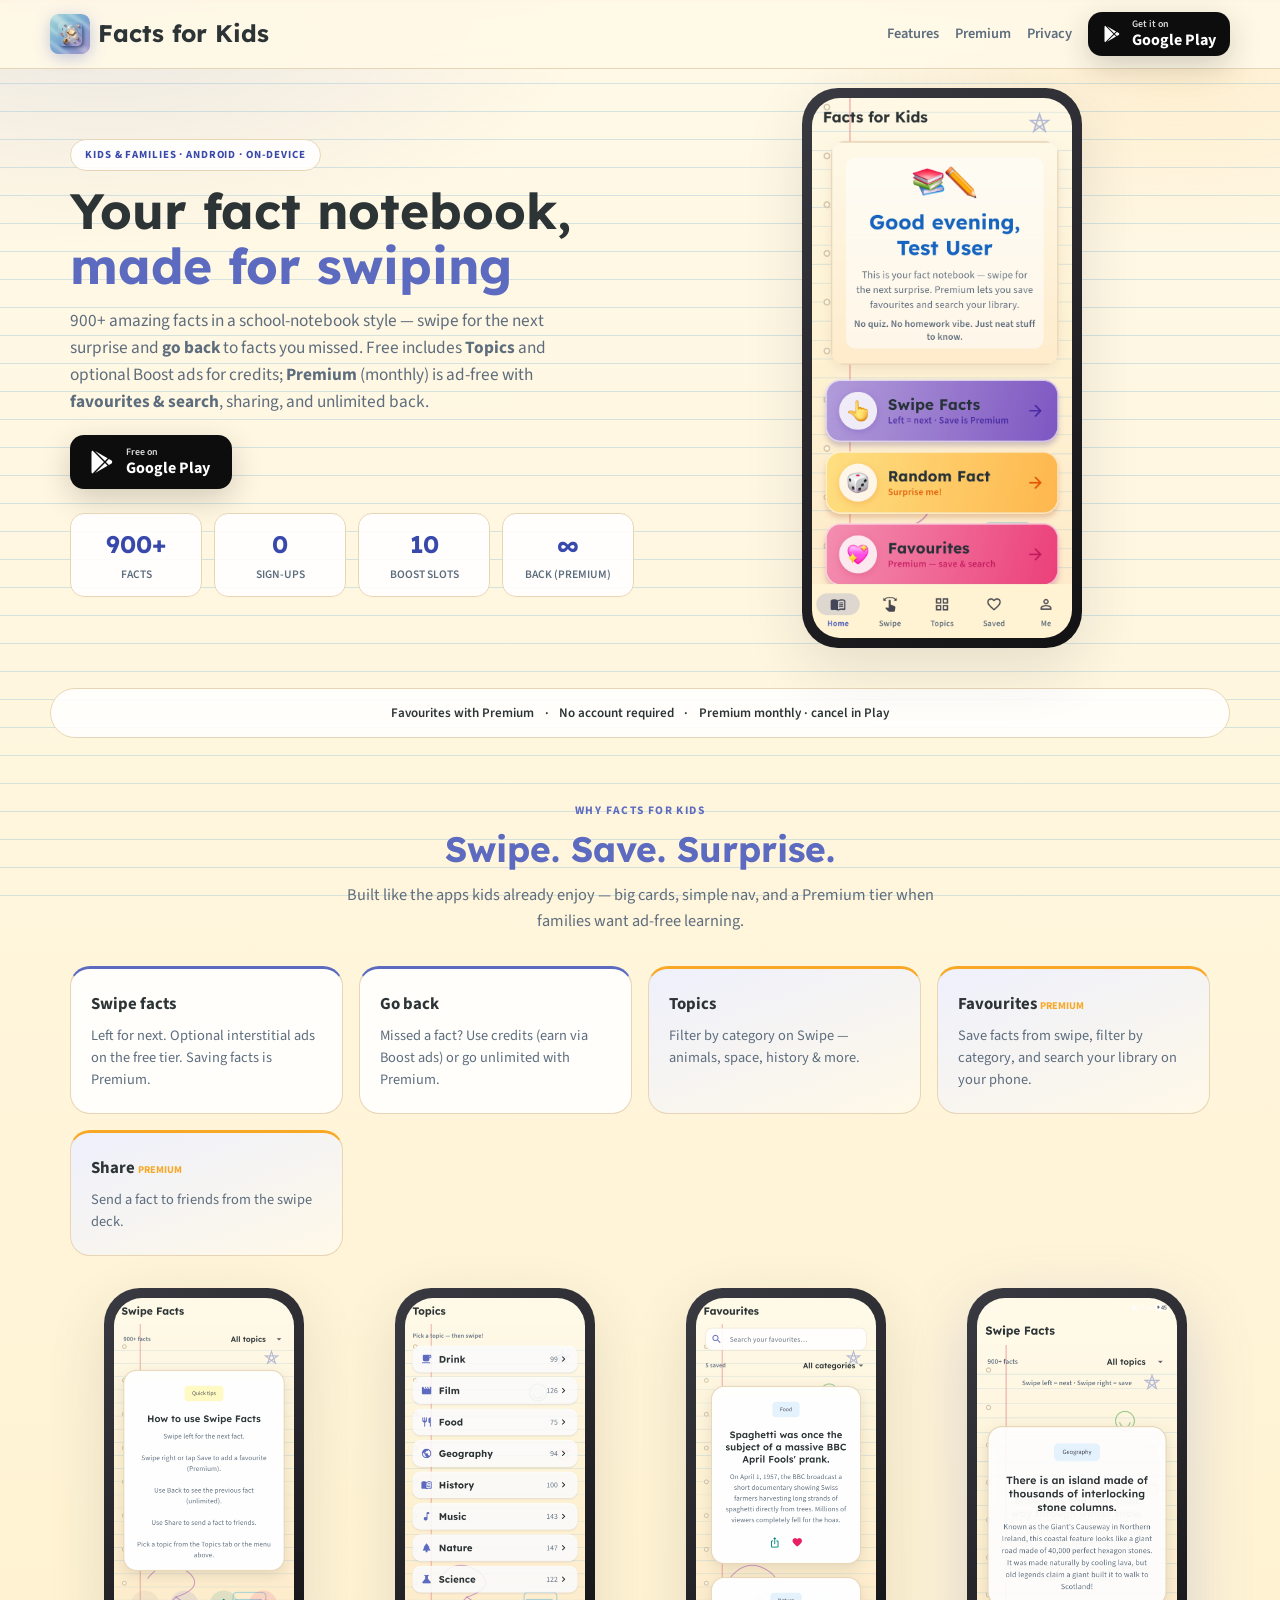
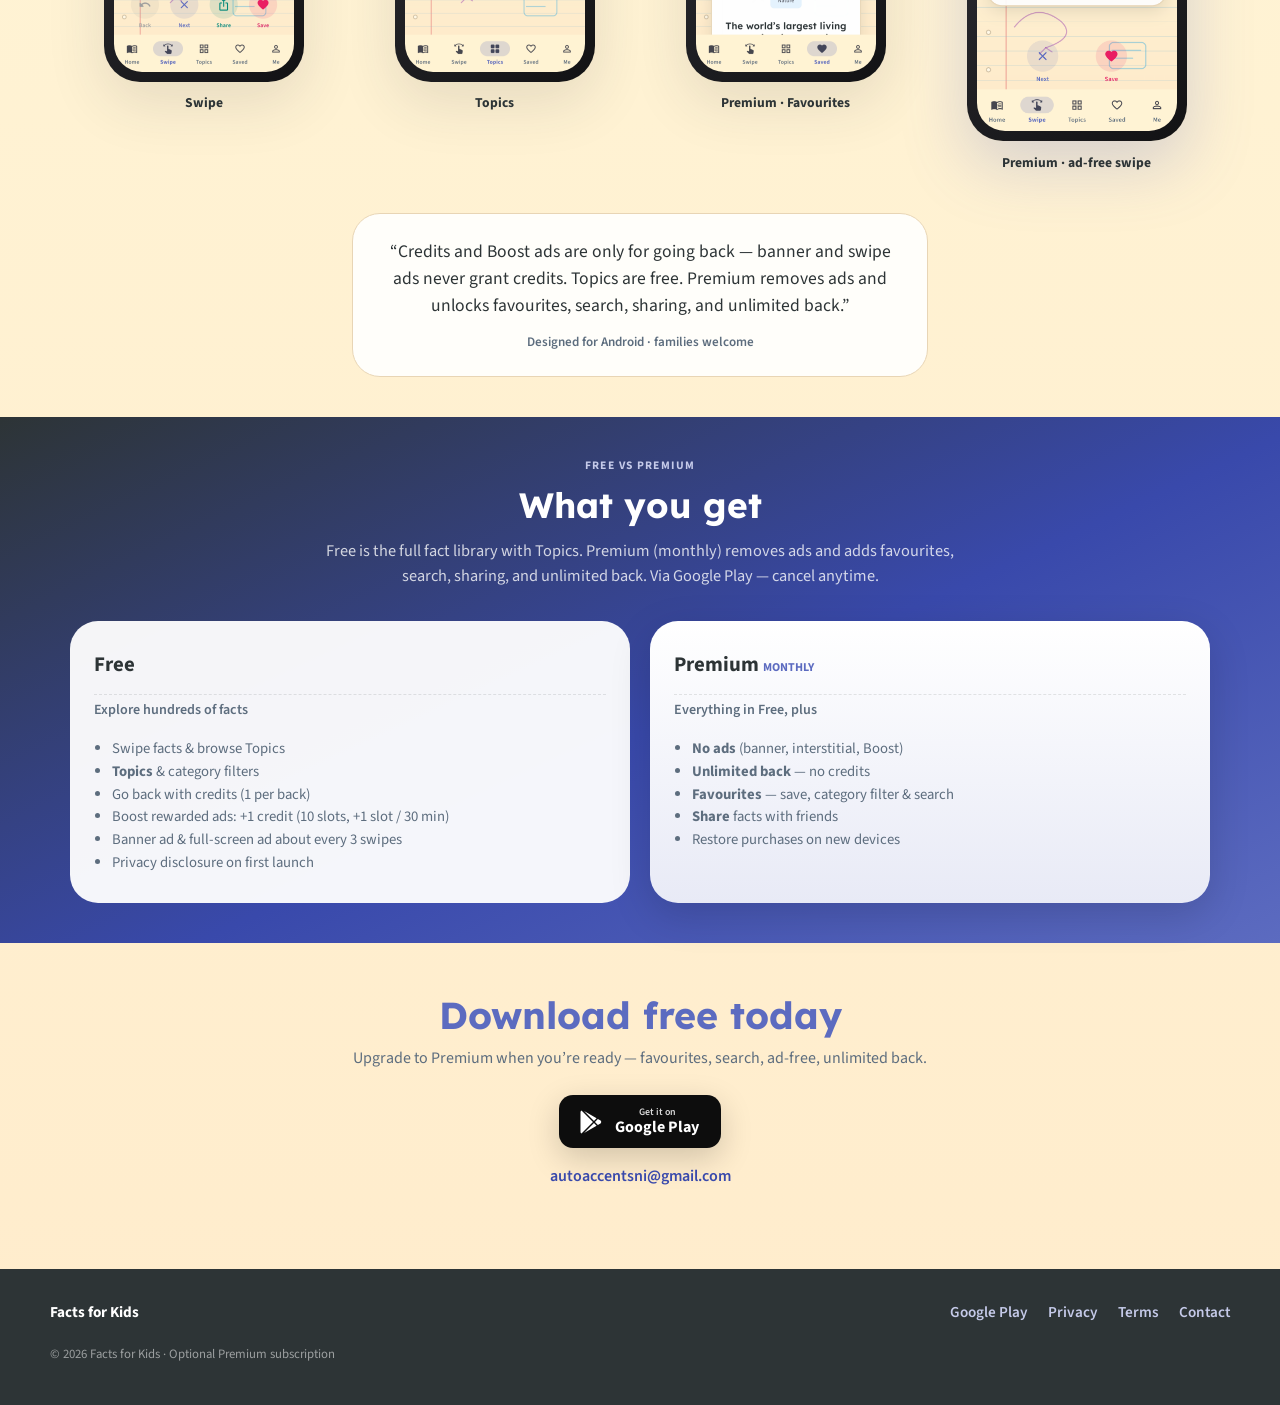
==== commit 46f92827: "Add Facts for Kids 3D icon and feature graphic branding" ====
--- a/index.html
+++ b/index.html
@@ -4,11 +4,14 @@
   <meta charset="UTF-8" />
   <meta name="viewport" content="width=device-width, initial-scale=1.0" />
   <title>Facts for Kids — Swipe, save &amp; learn</title>
-  <meta name="description" content="900+ kid-friendly facts on your phone. Swipe free with Boost credits to go back. Premium monthly: ad-free, favourites &amp; search, topics &amp; sharing. Android on Google Play." />
+  <meta name="description" content="900+ kid-friendly facts on your phone. Swipe free with Topics and Boost credits to go back. Premium monthly: ad-free, favourites &amp; search, sharing. Android on Google Play." />
   <meta property="og:title" content="Facts for Kids" />
   <meta property="og:description" content="A school-notebook fact deck for kids and families." />
   <meta property="og:url" content="https://13ond21.github.io/facts-kids-website/" />
+  <meta property="og:image" content="https://13ond21.github.io/facts-kids-website/assets/feature_graphic.png" />
   <meta name="theme-color" content="#5c6bc0" />
+  <link rel="icon" type="image/png" href="assets/icon_512.png" />
+  <link rel="apple-touch-icon" href="assets/icon_512.png" />
   <link rel="stylesheet" href="css/style.css" />
 </head>
 <body class="landing landing-compact">
@@ -17,7 +20,7 @@
   <header class="site-header" id="header">
     <div class="site-header-inner">
       <a class="brand" href="index.html">
-        <span class="brand-mark" aria-hidden="true">📚</span>
+        <span class="brand-mark" aria-hidden="true"><img src="assets/icon_512.png" width="40" height="40" alt="" style="border-radius:22%;display:block" /></span>
         Facts for Kids
       </a>
       <nav>
@@ -38,7 +41,7 @@
         <div class="lc-hero-copy">
           <p class="lc-badge">Kids &amp; families · Android · On-device</p>
           <h1>Your fact notebook, <em>made for swiping</em></h1>
-          <p class="lc-lead">900+ amazing facts in a school-notebook style — swipe for the next surprise and <strong>go back</strong> to facts you missed. Free with optional Boost ads for credits; <strong>Premium</strong> (monthly) is ad-free with <strong>favourites &amp; search</strong>, topics, sharing, and unlimited back.</p>
+          <p class="lc-lead">900+ amazing facts in a school-notebook style — swipe for the next surprise and <strong>go back</strong> to facts you missed. Free includes <strong>Topics</strong> and optional Boost ads for credits; <strong>Premium</strong> (monthly) is ad-free with <strong>favourites &amp; search</strong>, sharing, and unlimited back.</p>
           <div class="lc-hero-cta">
             <a class="play-badge play-badge-lg" href="https://play.google.com/store/apps/details?id=com.luckytools.facts_kids" target="_blank" rel="noopener noreferrer">
               <svg width="28" height="28" viewBox="0 0 24 24" fill="currentColor" aria-hidden="true"><path d="M3 20.5V3.5C3 2.91 3.34 2.39 3.84 2.15L13.69 12L3.84 21.85C3.34 21.6 3 21.09 3 20.5ZM16.81 15.12L6.05 21.34L14.54 12.85L16.81 15.12ZM20.16 10.81C20.5 11.08 20.75 11.5 20.75 12C20.75 12.5 20.53 12.9 20.18 13.18L17.89 14.5L15.39 12L17.89 9.5L20.16 10.81ZM6.05 2.66L16.81 8.88L14.54 11.15L6.05 2.66Z"/></svg>
@@ -90,7 +93,7 @@
             <p>Missed a fact? Use credits (earn via Boost ads) or go unlimited with Premium.</p>
           </article>
           <article class="lc-card lc-card-accent">
-            <h3>Topics <span class="lc-tag">Premium</span></h3>
+            <h3>Topics</h3>
             <p>Filter by category on Swipe — animals, space, history &amp; more.</p>
           </article>
           <article class="lc-card lc-card-accent">
@@ -139,7 +142,7 @@
         </div>
 
         <blockquote class="lc-quote">
-          <p>&ldquo;Credits and Boost ads are only for going back — banner and swipe ads never grant credits. Premium removes ads and unlocks favourites, search, topics, sharing, and unlimited back.&rdquo;</p>
+          <p>&ldquo;Credits and Boost ads are only for going back — banner and swipe ads never grant credits. Topics are free. Premium removes ads and unlocks favourites, search, sharing, and unlimited back.&rdquo;</p>
           <footer>Designed for Android · families welcome</footer>
         </blockquote>
       </div>
@@ -150,14 +153,15 @@
         <header class="lc-section-head">
           <p class="lc-kicker lc-kicker-light">Free vs Premium</p>
           <h2 class="lc-h2 lc-h2-light">What you get</h2>
-          <p class="lc-sub lc-sub-light">Free is the full fact library to swipe. Premium (monthly) removes ads and adds favourites, search, topics, sharing, and unlimited back. Via Google Play — cancel anytime.</p>
+          <p class="lc-sub lc-sub-light">Free is the full fact library with Topics. Premium (monthly) removes ads and adds favourites, search, sharing, and unlimited back. Via Google Play — cancel anytime.</p>
         </header>
         <div class="compare-grid lc-plans">
           <div class="compare-col compare-free">
             <h3>Free</h3>
             <p class="lc-plan-tagline">Explore hundreds of facts</p>
             <ul>
-              <li>Swipe facts &amp; random fact</li>
+              <li>Swipe facts &amp; browse Topics</li>
+              <li><strong>Topics</strong> &amp; category filters</li>
               <li>Go back with credits (1 per back)</li>
               <li>Boost rewarded ads: +1 credit (10 slots, +1 slot / 30 min)</li>
               <li>Banner ad &amp; full-screen ad about every 3 swipes</li>
@@ -171,7 +175,6 @@
               <li><strong>No ads</strong> (banner, interstitial, Boost)</li>
               <li><strong>Unlimited back</strong> — no credits</li>
               <li><strong>Favourites</strong> — save, category filter &amp; search</li>
-              <li><strong>Topics</strong> &amp; category filters on Swipe</li>
               <li><strong>Share</strong> facts with friends</li>
               <li>Restore purchases on new devices</li>
             </ul>
@@ -183,7 +186,7 @@
     <section class="lc-cta">
       <div class="lc-wrap lc-cta-inner">
         <h2 class="lc-cta-title">Download free today</h2>
-        <p class="lc-cta-sub">Upgrade to Premium when you&rsquo;re ready — favourites, search, ad-free, topics, unlimited back.</p>
+        <p class="lc-cta-sub">Upgrade to Premium when you&rsquo;re ready — favourites, search, ad-free, unlimited back.</p>
         <a class="play-badge play-badge-lg" href="https://play.google.com/store/apps/details?id=com.luckytools.facts_kids" target="_blank" rel="noopener noreferrer">
           <svg width="28" height="28" viewBox="0 0 24 24" fill="currentColor"><path d="M3 20.5V3.5C3 2.91 3.34 2.39 3.84 2.15L13.69 12L3.84 21.85C3.34 21.6 3 21.09 3 20.5ZM16.81 15.12L6.05 21.34L14.54 12.85L16.81 15.12ZM20.16 10.81C20.5 11.08 20.75 11.5 20.75 12C20.75 12.5 20.53 12.9 20.18 13.18L17.89 14.5L15.39 12L17.89 9.5L20.16 10.81ZM6.05 2.66L16.81 8.88L14.54 11.15L6.05 2.66Z"/></svg>
           <span class="play-badge-text"><small>Get it on</small><strong>Google Play</strong></span>
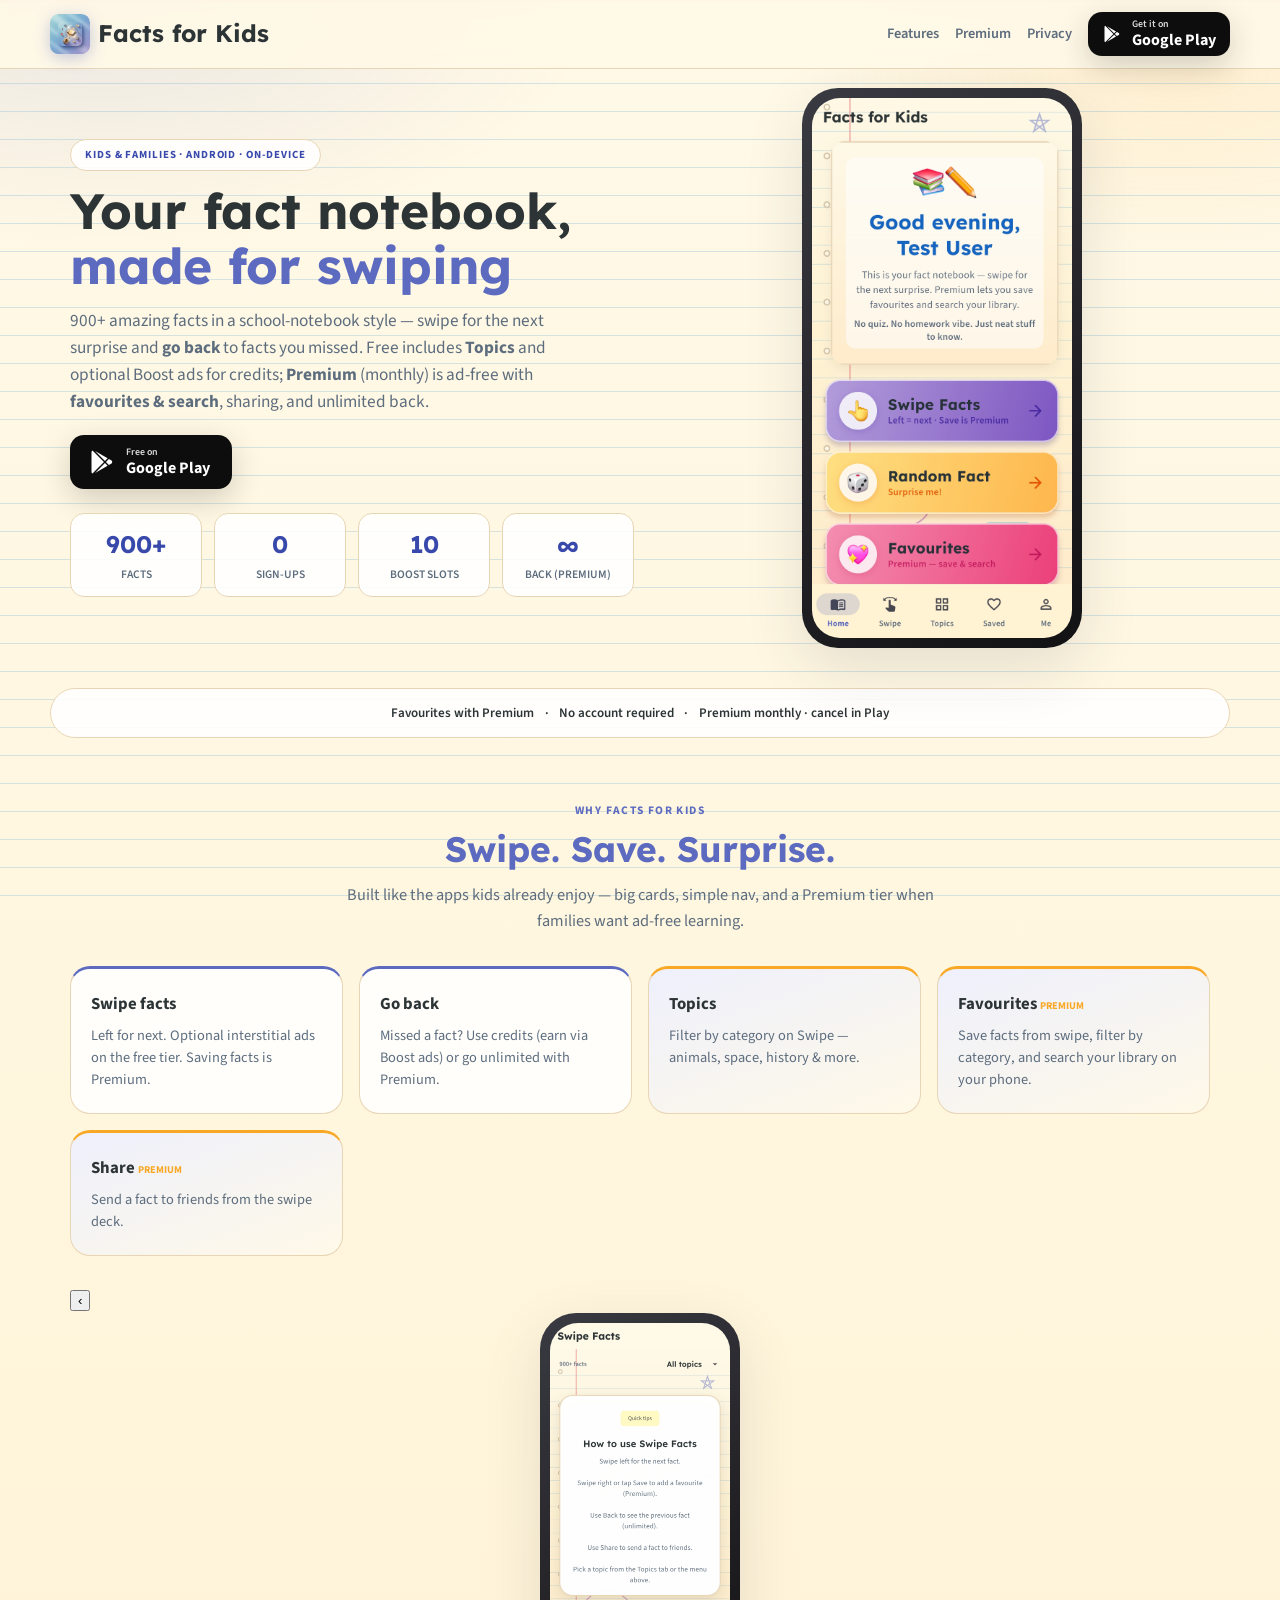
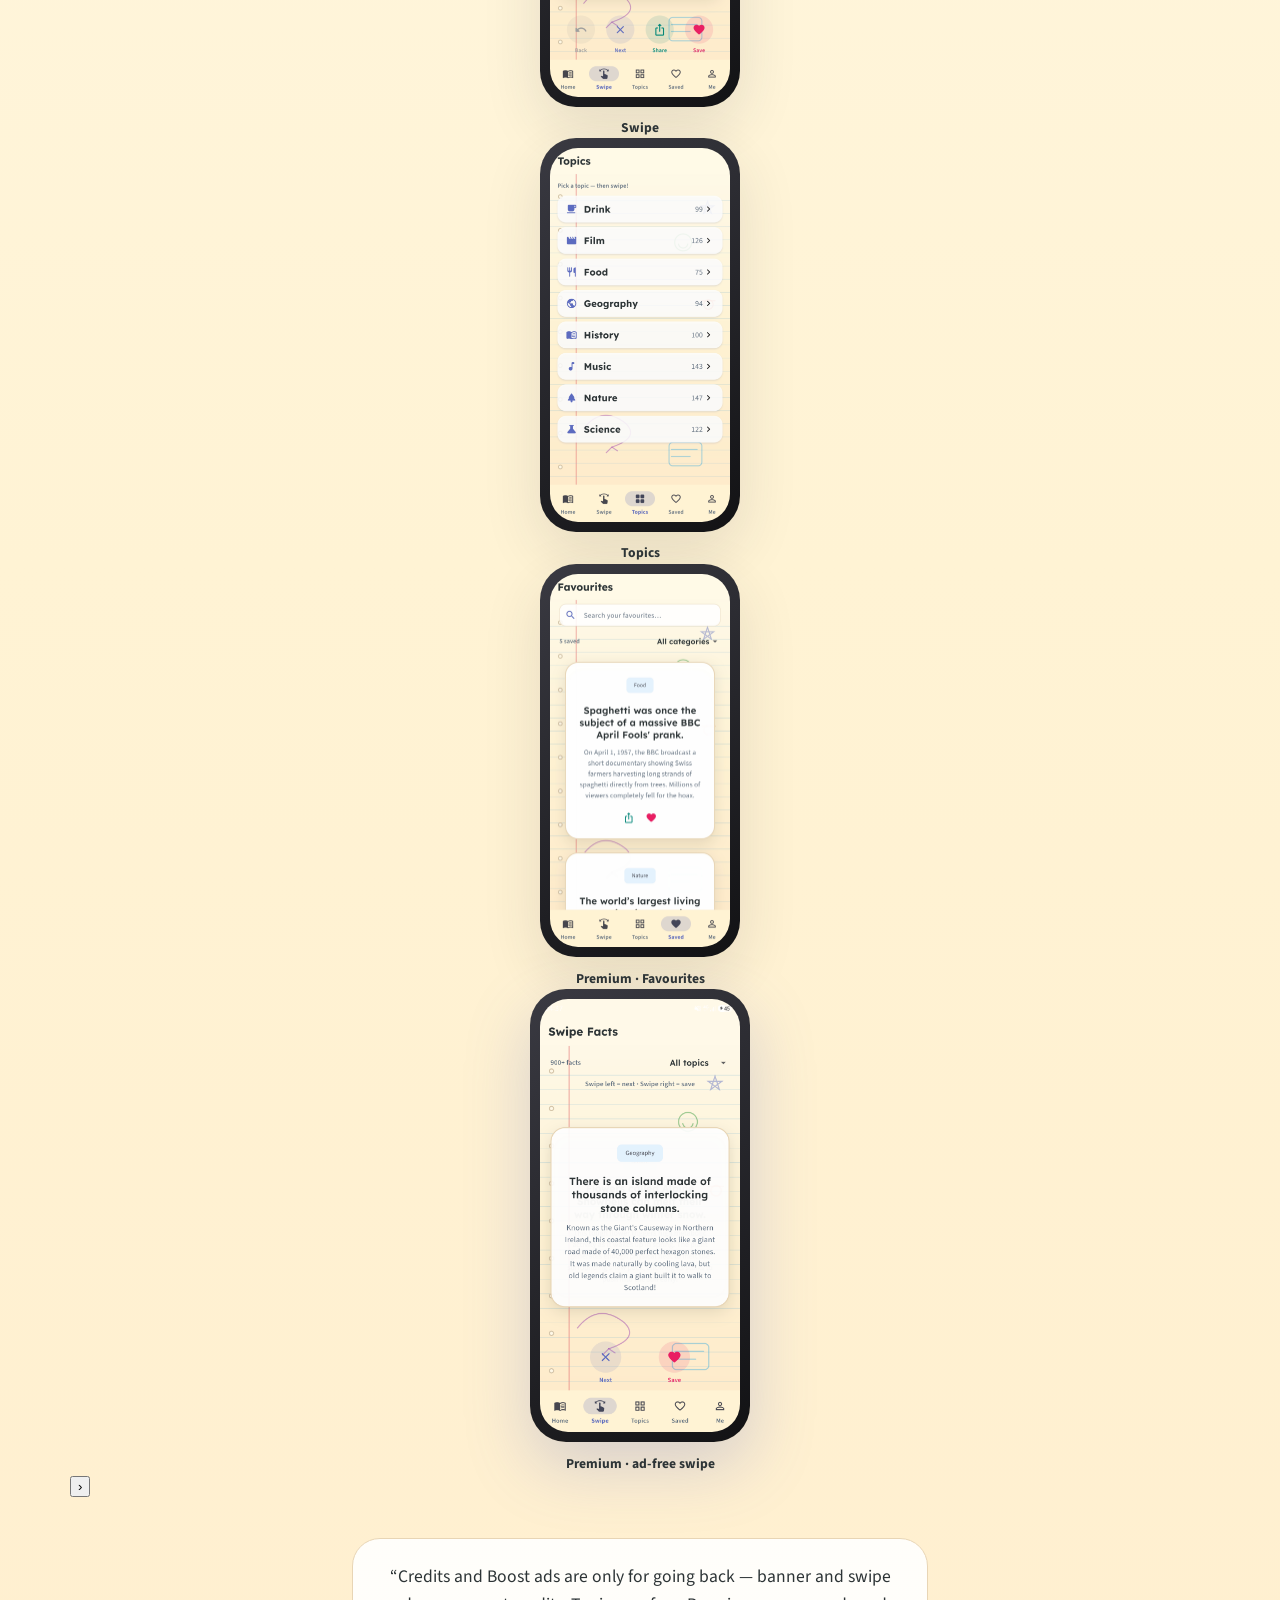
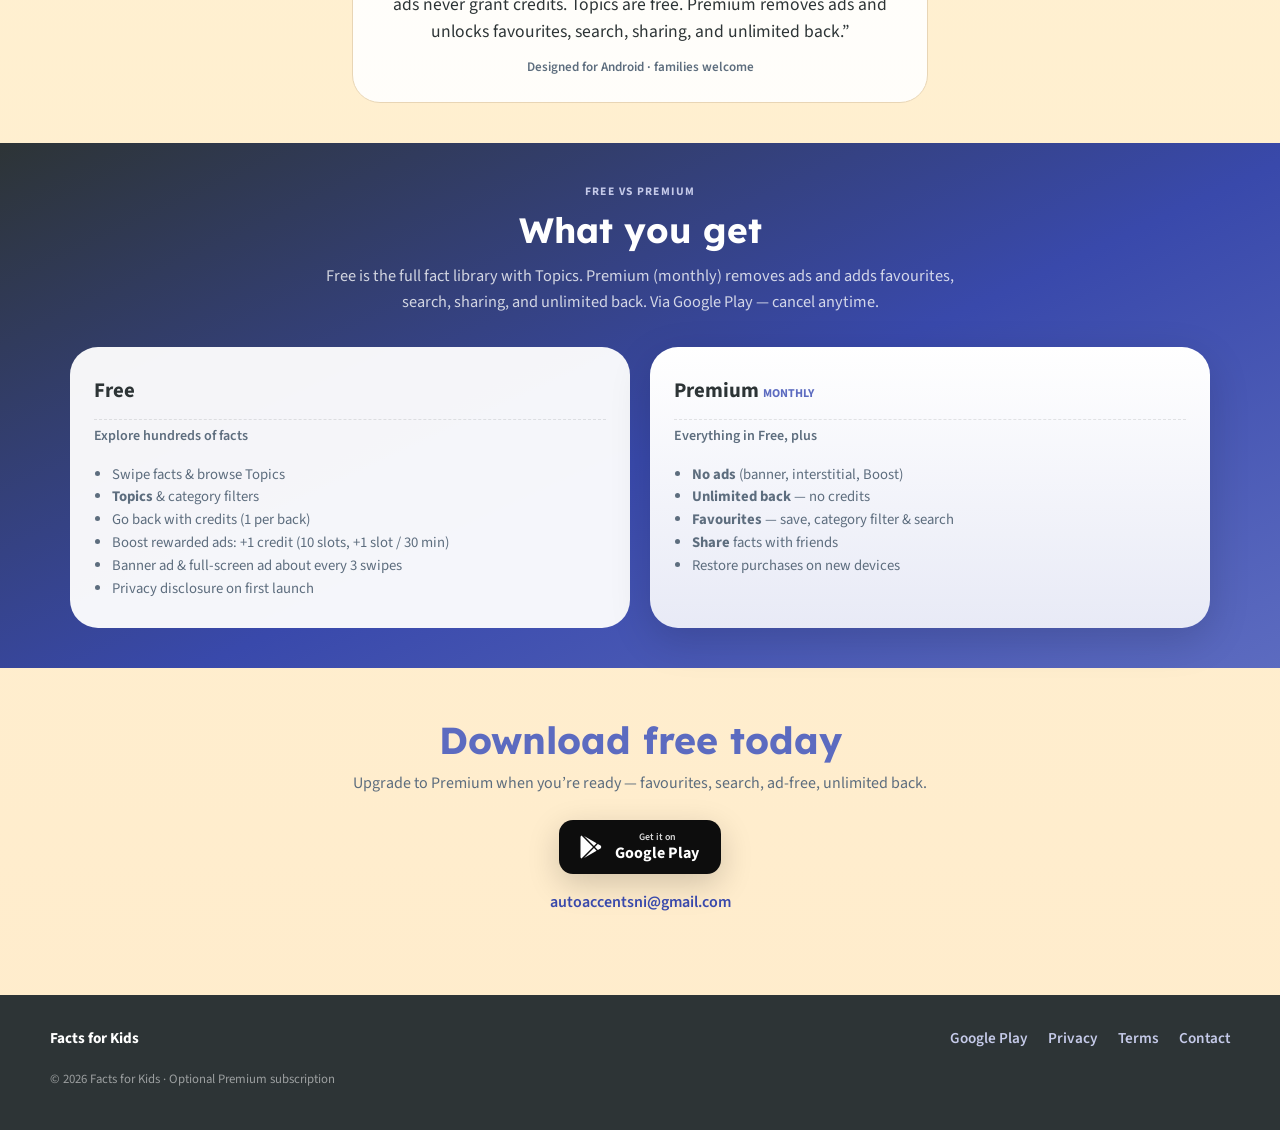
==== commit 7f7df9c2: "Update index.html" ====
--- a/index.html
+++ b/index.html
@@ -106,39 +106,47 @@
           </article>
         </div>
 
-        <div class="lc-shots">
-          <figure class="lc-shot">
-            <div class="shot-device shot-device-sm">
-              <div class="shot-viewport shot-viewport-sm">
-                <img src="screenshots/02-swipe.png" alt="Swipe fact cards" width="1080" height="2400" loading="lazy" />
-              </div>
-            </div>
-            <figcaption>Swipe</figcaption>
-          </figure>
-          <figure class="lc-shot">
-            <div class="shot-device shot-device-sm">
-              <div class="shot-viewport shot-viewport-sm">
-                <img src="screenshots/03-topics.png" alt="Topics and categories" width="1080" height="2400" loading="lazy" />
-              </div>
-            </div>
-            <figcaption>Topics</figcaption>
-          </figure>
-          <figure class="lc-shot">
-            <div class="shot-device shot-device-sm">
-              <div class="shot-viewport shot-viewport-sm">
-                <img src="screenshots/04-saved.png" alt="Saved favourites library" width="1080" height="2400" loading="lazy" />
-              </div>
-            </div>
-            <figcaption>Premium · Favourites</figcaption>
-          </figure>
-          <figure class="lc-shot lc-shot-featured">
-            <div class="shot-device shot-device-sm">
-              <div class="shot-viewport shot-viewport-sm">
-                <img src="screenshots/premium/05-premium-swipe.png" alt="Premium swipe without ads" width="1080" height="2400" loading="lazy" />
-              </div>
-            </div>
-            <figcaption>Premium · ad-free swipe</figcaption>
-          </figure>
+        <div class="lc-carousel" id="shotsCarousel">
+          <button class="lc-carousel-btn lc-carousel-prev" type="button" aria-label="Previous screenshot">&#8249;</button>
+
+          <div class="lc-carousel-track" id="shotsTrack">
+            <figure class="lc-shot">
+              <div class="shot-device shot-device-sm">
+                <div class="shot-viewport shot-viewport-sm">
+                  <img src="screenshots/02-swipe.png" alt="Swipe fact cards" width="1080" height="2400" loading="lazy" />
+                </div>
+              </div>
+              <figcaption>Swipe</figcaption>
+            </figure>
+            <figure class="lc-shot">
+              <div class="shot-device shot-device-sm">
+                <div class="shot-viewport shot-viewport-sm">
+                  <img src="screenshots/03-topics.png" alt="Topics and categories" width="1080" height="2400" loading="lazy" />
+                </div>
+              </div>
+              <figcaption>Topics</figcaption>
+            </figure>
+            <figure class="lc-shot">
+              <div class="shot-device shot-device-sm">
+                <div class="shot-viewport shot-viewport-sm">
+                  <img src="screenshots/04-saved.png" alt="Saved favourites library" width="1080" height="2400" loading="lazy" />
+                </div>
+              </div>
+              <figcaption>Premium · Favourites</figcaption>
+            </figure>
+            <figure class="lc-shot lc-shot-featured">
+              <div class="shot-device shot-device-sm">
+                <div class="shot-viewport shot-viewport-sm">
+                  <img src="screenshots/premium/05-premium-swipe.png" alt="Premium swipe without ads" width="1080" height="2400" loading="lazy" />
+                </div>
+              </div>
+              <figcaption>Premium · ad-free swipe</figcaption>
+            </figure>
+          </div>
+
+          <button class="lc-carousel-btn lc-carousel-next" type="button" aria-label="Next screenshot">&#8250;</button>
+
+          <div class="lc-carousel-dots" id="shotsDots" role="tablist" aria-label="Screenshot navigation"></div>
         </div>
 
         <blockquote class="lc-quote">
@@ -213,4 +221,4 @@
 
   <script src="js/site.js"></script>
 </body>
-</html>+</html>
